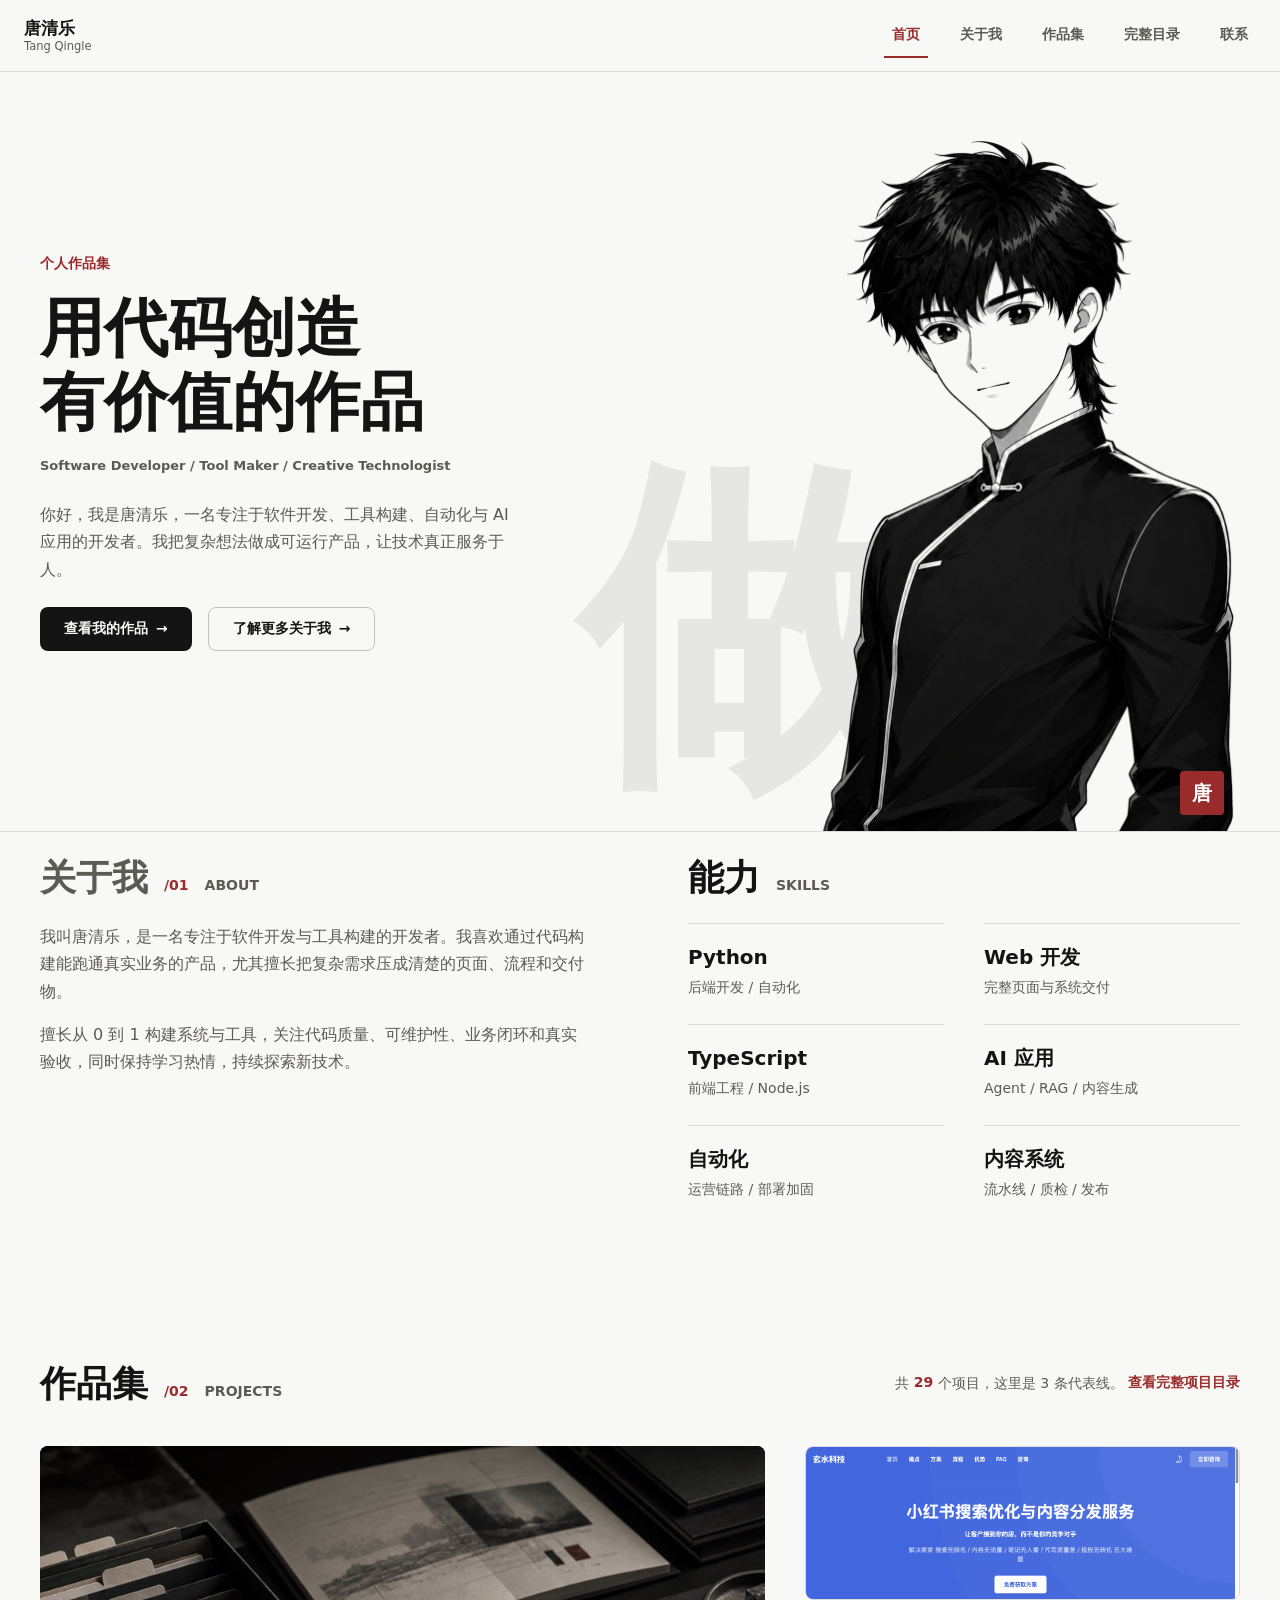
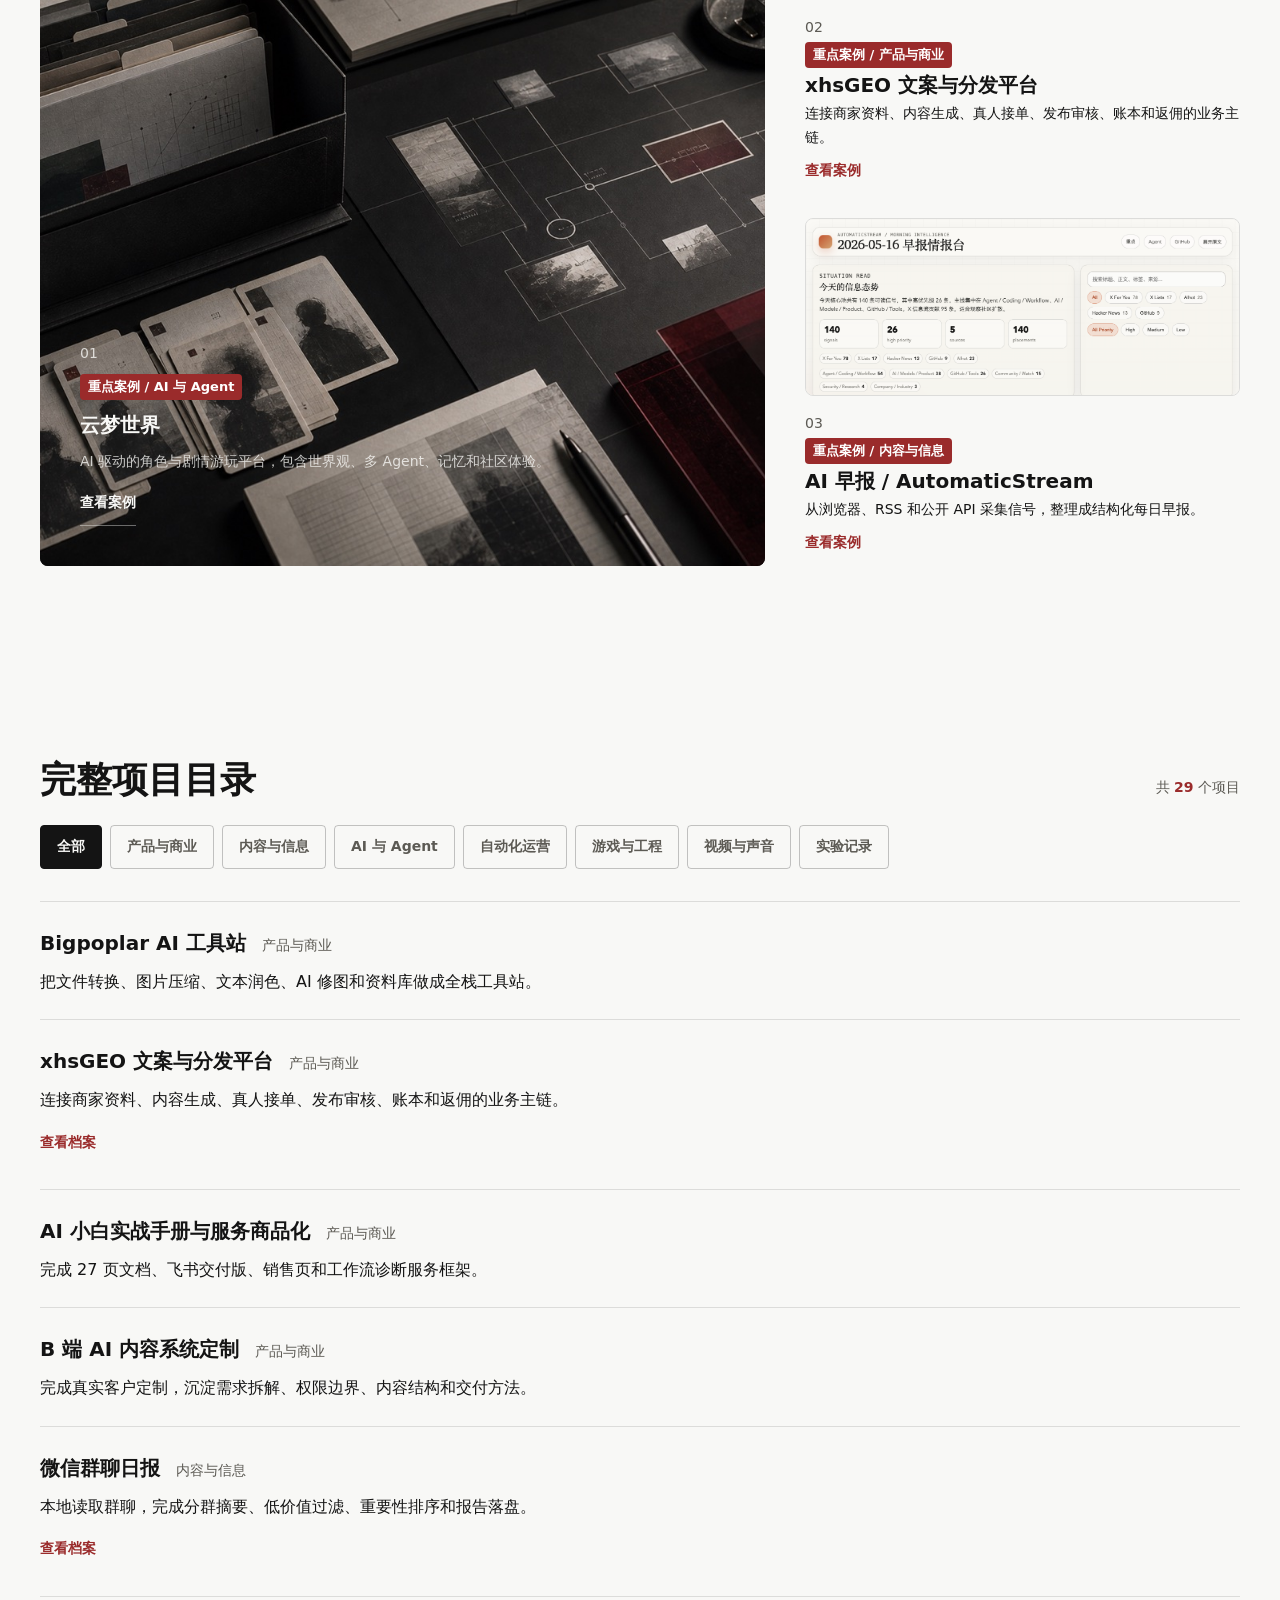
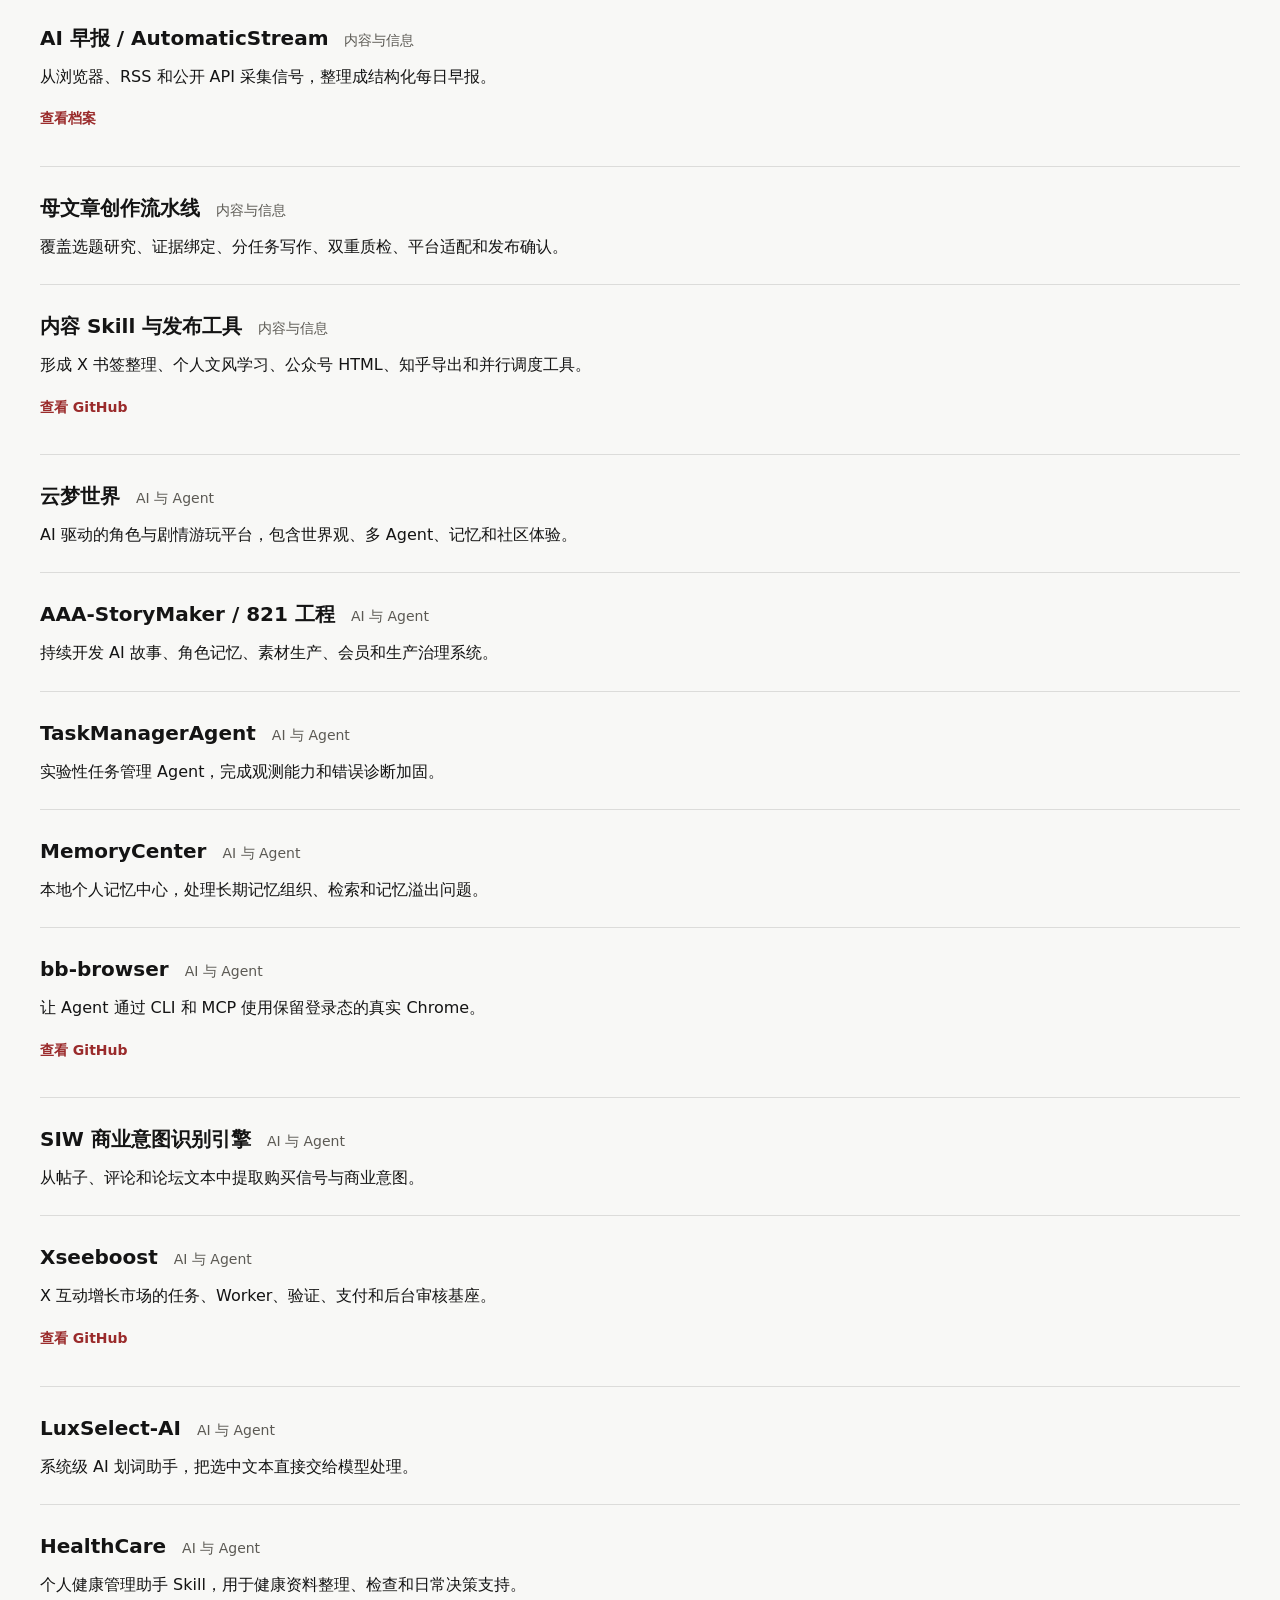
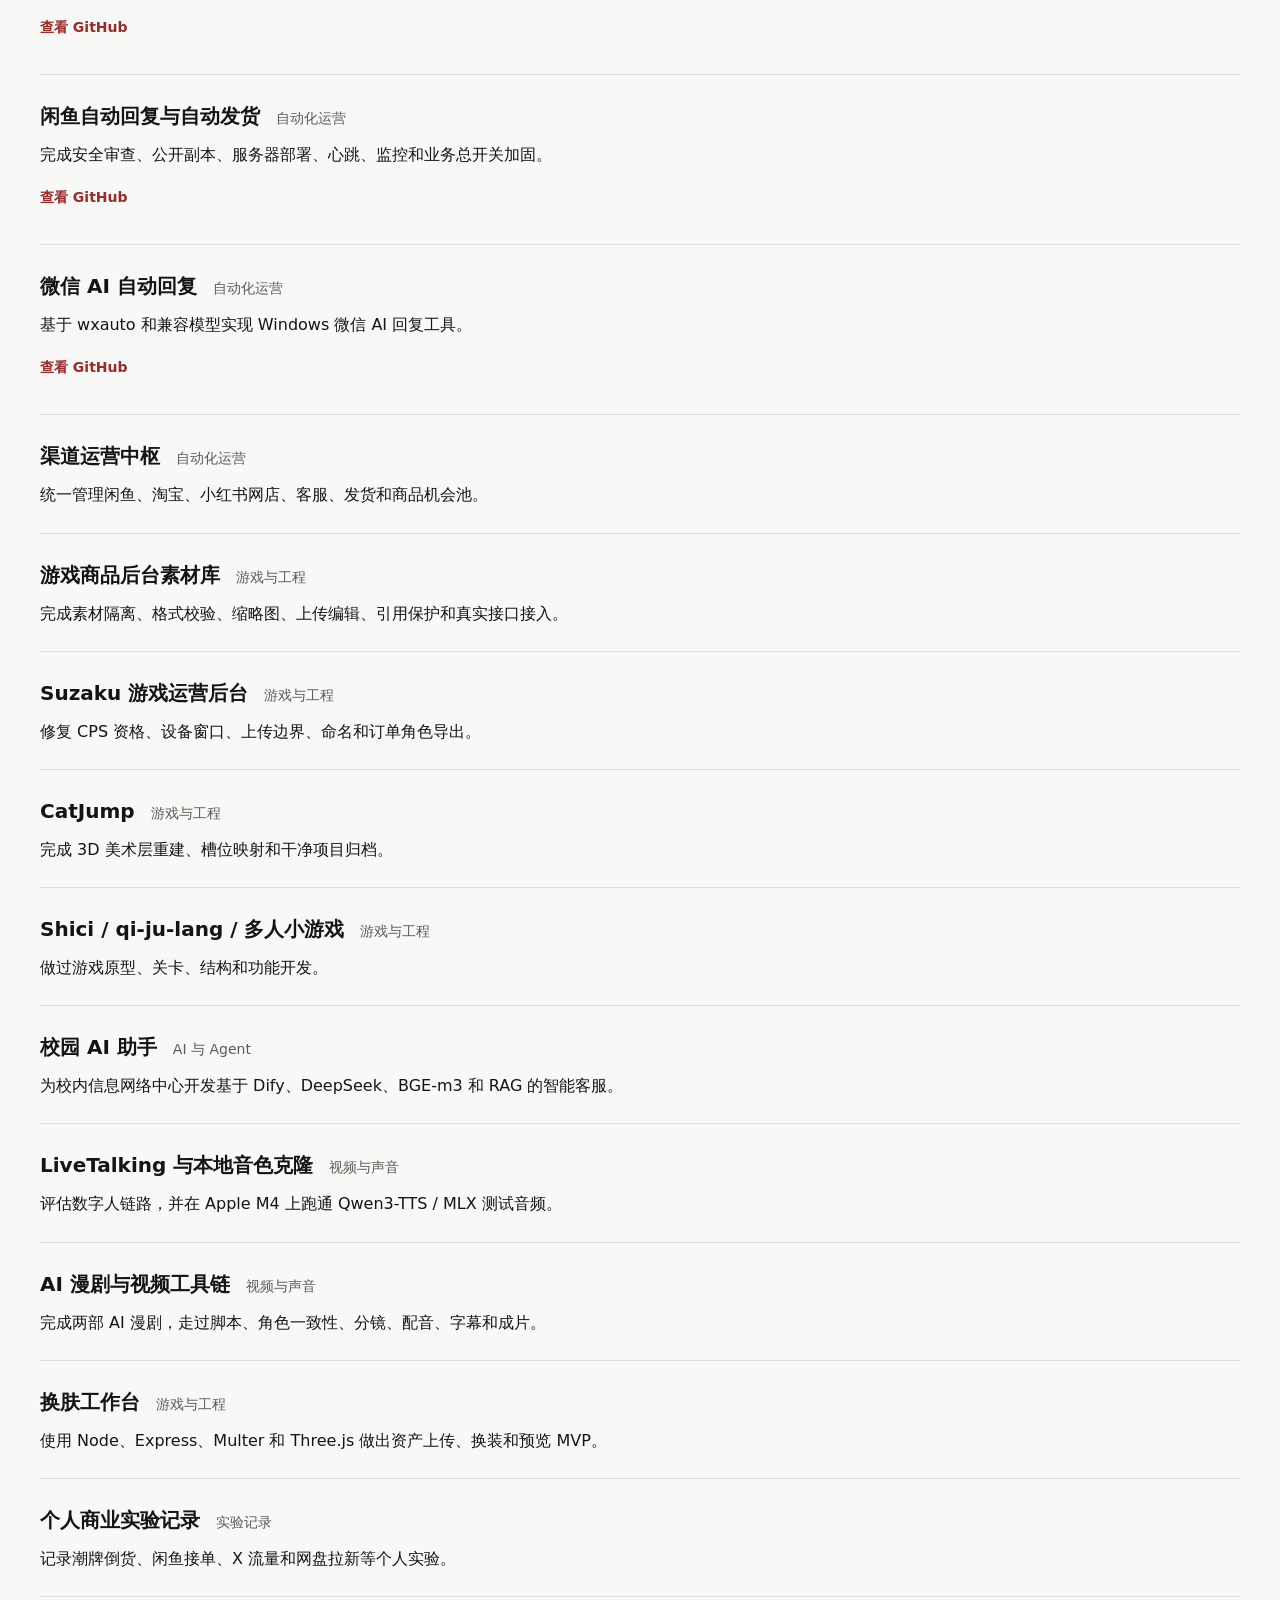
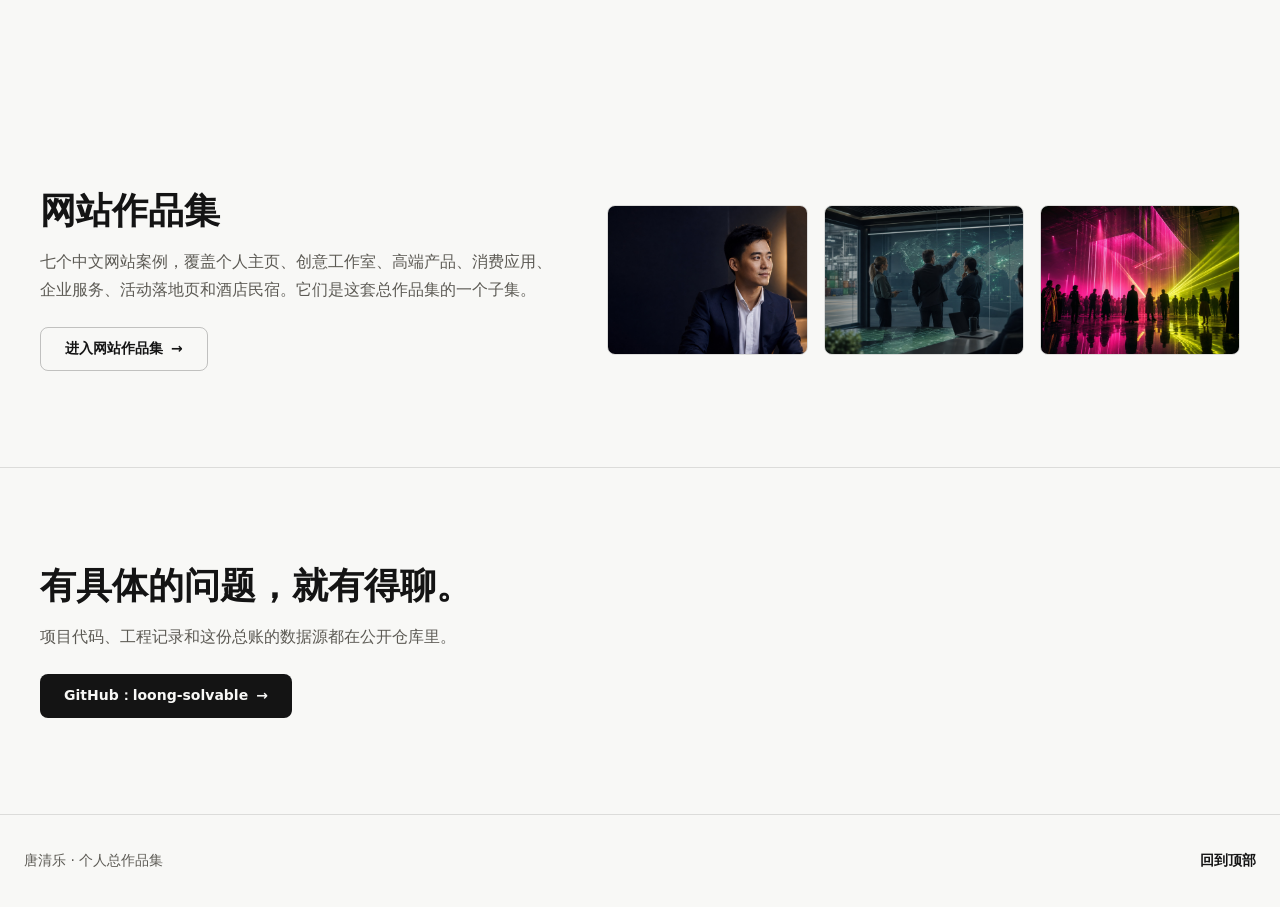
==== index.html @ a9327d65 "deploy: publish personal project showcase" ====
<!doctype html>
<html lang="zh-CN">
  <head>
    <meta charset="UTF-8" />
    <meta name="viewport" content="width=device-width, initial-scale=1.0" />
    <meta
      name="description"
      content="唐清乐的个人总作品集。29 个项目横跨 AI 产品、商业系统、自动化、内容流水线与工程实验。"
    />
    <title>唐清乐 | 个人总作品集</title>
    <link
      rel="icon"
      href="data:image/svg+xml,%3Csvg xmlns='http://www.w3.org/2000/svg' viewBox='0 0 64 64'%3E%3Crect width='64' height='64' rx='12' fill='%23141414'/%3E%3Ctext x='32' y='41' text-anchor='middle' font-family='Arial' font-size='28' font-weight='800' fill='%23f8f8f6'%3ET%3C/text%3E%3C/svg%3E"
    />
    <link rel="stylesheet" href="./styles.css?v=20260825-1" />
  </head>
  <body>
    <header class="site-header" data-site-header>
      <a class="brand" href="#top" aria-label="回到首页">
        <strong>唐清乐</strong>
        <span>Tang Qingle</span>
      </a>
      <button
        class="nav-toggle"
        type="button"
        aria-expanded="false"
        aria-controls="site-nav"
        data-nav-toggle
      >
        <span class="nav-toggle__bar"></span>
        <span class="nav-toggle__bar"></span>
        <span class="nav-toggle__bar"></span>
        <span class="sr-only">打开导航菜单</span>
      </button>
      <nav class="nav-links" id="site-nav" aria-label="页面导航" data-nav-links>
        <a href="#top">首页</a>
        <a href="#about">关于我</a>
        <a href="#featured">作品集</a>
        <a href="#ledger">完整目录</a>
        <a href="#contact">联系</a>
      </nav>
    </header>

    <main>
      <section class="hero" id="top" aria-labelledby="hero-title">
        <div class="hero__copy">
          <p class="hero__label">个人作品集</p>
          <h1 id="hero-title"><span>用代码创造</span><span>有价值的作品</span></h1>
          <p class="hero__role">Software Developer / Tool Maker / Creative Technologist</p>
          <p class="hero__intro">
            你好，我是唐清乐，一名专注于软件开发、工具构建、自动化与 AI
            应用的开发者。我把复杂想法做成可运行产品，让技术真正服务于人。
          </p>
          <div class="hero__actions">
            <a class="button button--primary" href="#featured">查看我的作品</a>
            <a class="button button--ghost" href="#about">了解更多关于我</a>
          </div>
        </div>
        <div class="hero__visual">
          <span class="hero__huge" aria-hidden="true">做</span>
          <img
            class="hero__portrait"
            src="./assets/tqy-hero-portrait.webp"
            alt="唐清乐黑白人物肖像"
            width="1122"
            height="1402"
            fetchpriority="high"
          />
          <span class="hero__seal" aria-hidden="true">唐</span>
        </div>
      </section>

      <section class="about reveal" id="about" aria-labelledby="about-title">
        <div class="about__intro">
          <p class="section-label"><span>关于我</span><span class="section-label__index">/01</span><span class="section-label__latin">ABOUT</span></p>
          <h2 id="about-title" class="sr-only">关于我</h2>
          <p>
            我叫唐清乐，是一名专注于软件开发与工具构建的开发者。我喜欢通过代码构建能跑通真实业务的产品，尤其擅长把复杂需求压成清楚的页面、流程和交付物。
          </p>
          <p>
            擅长从 0 到 1 构建系统与工具，关注代码质量、可维护性、业务闭环和真实验收，同时保持学习热情，持续探索新技术。
          </p>
        </div>
        <div class="about__skills">
          <p class="section-label"><span>能力</span><span class="section-label__latin">SKILLS</span></p>
          <ul class="skills-grid">
            <li><strong>Python</strong><span>后端开发 / 自动化</span></li>
            <li><strong>Web 开发</strong><span>完整页面与系统交付</span></li>
            <li><strong>TypeScript</strong><span>前端工程 / Node.js</span></li>
            <li><strong>AI 应用</strong><span>Agent / RAG / 内容生成</span></li>
            <li><strong>自动化</strong><span>运营链路 / 部署加固</span></li>
            <li><strong>内容系统</strong><span>流水线 / 质检 / 发布</span></li>
          </ul>
        </div>
      </section>

      <section class="featured reveal" id="featured" aria-labelledby="featured-title">
        <div class="featured__header">
          <p class="section-label"><span>作品集</span><span class="section-label__index">/02</span><span class="section-label__latin">PROJECTS</span></p>
          <h2 id="featured-title" class="sr-only">代表项目</h2>
          <p class="featured__note">
            共 <span data-project-count></span> 个项目，这里是 3 条代表线。
            <a href="#ledger">查看完整项目目录</a>
          </p>
        </div>
        <div class="featured__grid" data-featured-grid></div>
      </section>

      <section class="ledger reveal" id="ledger" aria-labelledby="ledger-title">
        <div class="ledger__header">
          <h2 id="ledger-title">完整项目目录</h2>
          <p class="ledger__count">共 <span data-project-count></span> 个项目</p>
        </div>
        <div class="ledger__filters" data-ledger-filters role="group" aria-label="按项目类别筛选"></div>
        <ul class="ledger__grid" data-ledger-grid></ul>
        <noscript>
          <p class="ledger__noscript">
            完整项目目录收录于本仓库 project-data.js，启用 JavaScript 后在此渲染，并提供分类筛选。
          </p>
        </noscript>
      </section>

      <section class="websites reveal" id="websites" aria-labelledby="websites-title">
        <div class="websites__copy">
          <h2 id="websites-title">网站作品集</h2>
          <p>
            七个中文网站案例，覆盖个人主页、创意工作室、高端产品、消费应用、企业服务、活动落地页和酒店民宿。它们是这套总作品集的一个子集。
          </p>
          <a class="button button--ghost" href="./portfolio-sites/index.html">进入网站作品集</a>
        </div>
        <div class="websites__thumbs">
          <img
            src="./portfolio-sites/assets/mingxuan-profile.jpg"
            alt="个人主页网站案例封面"
            loading="lazy"
          />
          <img
            src="./portfolio-sites/assets/northline-works.jpg"
            alt="企业服务网站案例封面"
            loading="lazy"
          />
          <img
            src="./portfolio-sites/assets/voltage-room.jpg"
            alt="活动落地页网站案例封面"
            loading="lazy"
          />
        </div>
      </section>

      <section class="contact reveal" id="contact" aria-labelledby="contact-title">
        <h2 id="contact-title">有具体的问题，就有得聊。</h2>
        <p>项目代码、工程记录和这份总账的数据源都在公开仓库里。</p>
        <a class="button button--primary" href="https://github.com/loong-solvable" target="_blank" rel="noreferrer">
          GitHub：loong-solvable
        </a>
      </section>
    </main>

    <footer class="site-footer">
      <p>唐清乐 · 个人总作品集</p>
      <a href="#top">回到顶部</a>
    </footer>

    <script src="./project-data.js?v=20260825-1"></script>
    <script src="./script.js?v=20260825-1"></script>
  </body>
</html>
---- styles.css ----
/* ============================================================
   唐清乐 · 个人总作品集（K3 参考图驱动方向：人物主体 + 编辑排版）
   单文件、无框架、移动优先。断点只递进：640 / 1024 / 1280 / 1440。
   规格：docs/superpowers/specs/2026-08-12-k3-reference-driven-redesign.md
   ============================================================ */

/* tokens */
:root {
  color-scheme: light;
  --paper: #f8f8f6;
  --ink: #141414;
  --muted: #5c5a54;
  --on-dark: #f8f8f6;
  --on-dark-muted: rgba(248, 248, 246, 0.78);
  --line: rgba(20, 20, 20, 0.12);
  --line-strong: rgba(20, 20, 20, 0.24);
  --accent: #9a2b2b;
  --accent-strong: #7d2222;
  --on-accent: #ffffff;

  --s1: 8px;
  --s2: 16px;
  --s3: 24px;
  --s4: 40px;
  --s5: 64px;
  --s6: 96px;

  /* 固定字号档：断点切换，不用 vw 连续缩放 */
  --text-hero: 2.5rem; /* 40px */
  --text-h2: 1.75rem; /* 28px */
  --text-h3: 1.125rem; /* 18px */
  --text-role: 0.75rem; /* 12px */
  --text-body: 1rem;
  --text-note: 0.8125rem; /* 13px */

  --text-huge: 12.5rem; /* 200px 装饰大字 */

  --w-regular: 400;
  --w-semibold: 600;
  --w-heavy: 800;

  --radius: 8px;
  --max: 1280px;
  --nav-h: 64px;
}

@media (min-width: 640px) {
  :root {
    --text-hero: 2.75rem; /* 44px */
  }
}

@media (min-width: 1024px) {
  :root {
    --text-hero: 3.25rem; /* 52px */
    --text-h2: 2rem; /* 32px */
    --text-h3: 1.25rem; /* 20px */
    --text-role: 0.8125rem; /* 13px */
    --text-huge: 17.5rem; /* 280px */
    --nav-h: 72px;
  }
}

@media (min-width: 1280px) {
  :root {
    --text-hero: 4rem; /* 64px */
    --text-h2: 2.25rem; /* 36px */
    --text-role: 0.8125rem;
    --text-note: 0.875rem; /* 14px */
    --text-huge: 21.25rem; /* 340px */
  }
}

@media (min-width: 1440px) {
  :root {
    --text-hero: 4.5rem; /* 72px */
    --text-h2: 2.5rem; /* 40px */
    --text-h3: 1.375rem; /* 22px */
    --text-role: 0.875rem; /* 14px */
    --text-huge: 23.75rem; /* 380px */
  }
}

/* base */
*,
*::before,
*::after {
  box-sizing: border-box;
}

html {
  scroll-behavior: smooth;
  scroll-padding-top: calc(var(--nav-h) + var(--s2));
  background: var(--paper);
}

body {
  min-width: 320px;
  margin: 0;
  overflow-x: clip;
  background: var(--paper);
  color: var(--ink);
  font-family:
    system-ui,
    -apple-system,
    "PingFang SC",
    "Microsoft YaHei",
    sans-serif;
  font-size: var(--text-body);
  font-weight: var(--w-regular);
  line-height: 1.7;
  letter-spacing: 0;
}

a {
  color: inherit;
  text-decoration: none;
}

img {
  display: block;
  width: 100%;
  height: auto;
}

h1,
h2,
h3,
p,
dl,
dd,
figure,
ul {
  margin: 0;
}

ul {
  padding: 0;
  list-style: none;
}

:focus-visible {
  outline: 2px solid var(--accent);
  outline-offset: 3px;
  border-radius: 2px;
}

.sr-only {
  position: absolute;
  width: 1px;
  height: 1px;
  margin: -1px;
  padding: 0;
  overflow: hidden;
  clip: rect(0 0 0 0);
  white-space: nowrap;
  border: 0;
}

/* layout */
section {
  padding: var(--s5) var(--s3);
  max-width: var(--max);
  margin: 0 auto;
}

@media (min-width: 1024px) {
  section {
    padding: var(--s6) var(--s4);
  }
}

/* section label：中文名 + 序号 + 拉丁名 */
.section-label {
  display: flex;
  align-items: baseline;
  gap: var(--s2);
  margin-bottom: var(--s3);
  font-size: var(--text-h2);
  font-weight: var(--w-heavy);
  line-height: 1.2;
}

.section-label__index {
  color: var(--accent);
  font-size: var(--text-note);
  font-weight: var(--w-semibold);
}

.section-label__latin {
  color: var(--muted);
  font-size: var(--text-note);
  font-weight: var(--w-semibold);
}

/* nav */
.site-header {
  position: sticky;
  top: 0;
  z-index: 30;
  display: flex;
  flex-wrap: wrap;
  align-items: center;
  justify-content: space-between;
  gap: var(--s1);
  min-height: var(--nav-h);
  padding: 0 var(--s2);
  border-bottom: 1px solid var(--line);
  background: rgba(248, 248, 246, 0.94);
  backdrop-filter: blur(14px);
  -webkit-backdrop-filter: blur(14px);
}

.brand {
  display: inline-grid;
  align-content: center;
  gap: 2px;
  min-height: 44px;
  line-height: 1.2;
}

.brand strong {
  font-size: 0.95rem;
  font-weight: var(--w-heavy);
  white-space: nowrap;
}

.brand span {
  display: none;
  color: var(--muted);
  font-size: 0.72rem;
}

/* 无 JS：移动导航直接平铺；有 JS：收进汉堡面板 */
.nav-links {
  display: flex;
  flex-wrap: wrap;
  align-items: center;
  gap: 2px;
  width: 100%;
  padding-bottom: var(--s1);
  font-size: var(--text-note);
  font-weight: var(--w-semibold);
}

.js .nav-links {
  display: none;
  flex-direction: column;
  align-items: stretch;
  gap: 0;
  padding-bottom: var(--s2);
}

.js .nav-links.is-open {
  display: flex;
}

.nav-links a {
  display: flex;
  align-items: center;
  min-height: 44px;
  padding: 0 var(--s1);
  border-bottom: 2px solid transparent;
  color: var(--muted);
  transition:
    color 0.25s ease,
    border-color 0.25s ease;
}

.nav-links a:hover {
  color: var(--ink);
}

.nav-links a.is-active {
  color: var(--accent);
  border-bottom-color: var(--accent);
}

.nav-toggle {
  display: none;
  flex-direction: column;
  align-items: center;
  justify-content: center;
  gap: 5px;
  min-width: 44px;
  min-height: 44px;
  padding: 0;
  border: 0;
  background: transparent;
  cursor: pointer;
}

.js .nav-toggle {
  display: inline-flex;
}

.nav-toggle__bar {
  width: 20px;
  height: 2px;
  background: var(--ink);
}

@media (min-width: 640px) {
  .site-header {
    gap: var(--s2);
    padding: 0 var(--s3);
  }

  .brand strong {
    font-size: 1.05rem;
  }

  .brand span {
    display: block;
  }
}

@media (min-width: 1024px) {
  .nav-toggle {
    display: none;
  }

  .js .nav-toggle {
    display: none;
  }

  .nav-links,
  .js .nav-links {
    display: flex;
    flex-direction: row;
    align-items: center;
    gap: var(--s3);
    width: auto;
    padding-bottom: 0;
  }

  .nav-links a {
    padding: 0 var(--s1);
  }
}

/* buttons */
.button {
  display: inline-flex;
  align-items: center;
  justify-content: center;
  gap: var(--s1);
  min-height: 44px;
  padding: 0 var(--s3);
  border-radius: var(--radius);
  font-size: var(--text-note);
  font-weight: var(--w-semibold);
  transition:
    transform 0.15s ease,
    background-color 0.2s ease,
    color 0.2s ease,
    border-color 0.2s ease;
}

.button:active {
  transform: translateY(1px);
}

.button--primary {
  background: var(--ink);
  color: var(--on-dark);
}

.button--primary:hover {
  background: var(--accent);
}

.button--primary::after,
.button--ghost::after {
  content: "→";
}

.button--ghost {
  border: 1px solid var(--line-strong);
  color: var(--ink);
}

.button--ghost:hover {
  border-color: var(--accent);
  color: var(--accent);
}

/* hero：移动 文案在上、人物大图在下；桌面 左文右人物 */
.hero {
  display: grid;
  gap: var(--s4);
  padding-top: var(--s4);
  padding-bottom: 0;
  border-bottom: 1px solid var(--line);
}

.hero__copy {
  max-width: 36rem;
}

.hero__label {
  margin-bottom: var(--s2);
  color: var(--accent);
  font-size: var(--text-note);
  font-weight: var(--w-semibold);
}

.hero h1 {
  font-size: var(--text-hero);
  font-weight: var(--w-heavy);
  line-height: 1.15;
}

.hero h1 span {
  display: block;
  white-space: nowrap;
}

.hero__role {
  margin-top: var(--s2);
  color: var(--muted);
  font-size: var(--text-role);
  font-weight: var(--w-semibold);
}

.hero__intro {
  margin-top: var(--s3);
  max-width: 30rem;
  color: var(--muted);
}

.hero__actions {
  display: flex;
  flex-wrap: wrap;
  gap: var(--s2);
  margin-top: var(--s3);
}

/* 人物区：淡「做」字垫底，人物贴底，红章点缀 */
.hero__visual {
  position: relative;
  height: 36dvh;
  min-height: 280px;
  overflow: hidden;
}

.hero__huge {
  position: absolute;
  left: -2%;
  bottom: 10%;
  z-index: 0;
  color: rgba(20, 20, 20, 0.08);
  font-family: ui-serif, "Songti SC", "SimSun", Georgia, serif;
  font-size: var(--text-huge);
  font-weight: var(--w-heavy);
  line-height: 0.9;
  user-select: none;
}

.hero__portrait {
  position: relative;
  z-index: 1;
  width: 112%;
  max-width: none;
  margin-left: -6%;
  mix-blend-mode: darken;
  object-fit: cover;
  object-position: center top;
}

.hero__seal {
  position: absolute;
  right: var(--s2);
  bottom: var(--s2);
  z-index: 2;
  display: inline-flex;
  align-items: center;
  justify-content: center;
  width: 40px;
  height: 40px;
  border-radius: 4px;
  background: var(--accent);
  color: var(--on-accent);
  font-size: 1.25rem;
  font-weight: var(--w-heavy);
  line-height: 1;
}

@media (min-width: 1024px) {
  .hero {
    grid-template-columns: 0.45fr 0.55fr;
    align-items: stretch;
    gap: var(--s5);
    min-height: min(calc(100dvh - 136px), 760px);
    padding-top: 0;
  }

  .hero__copy {
    align-self: center;
    padding: var(--s5) 0;
  }

  .hero__visual {
    height: auto;
    min-height: 0;
    overflow: visible;
  }

  .hero__portrait {
    position: absolute;
    right: 0;
    bottom: 0;
    width: 88%;
    height: 92%;
    margin-left: 0;
  }

  .hero__huge {
    left: -6%;
    bottom: 6%;
  }

  .hero__seal {
    width: 44px;
    height: 44px;
  }
}

@media (min-width: 1440px) {
  .hero {
    grid-template-columns: 0.42fr 0.58fr;
    min-height: min(calc(100dvh - 136px), 820px);
  }
}

/* 首屏进入编排：JS 依次加 .is-in。隐藏态挂在 .js 下，无 JS 时内容直接可见 */
.hero__copy > *,
.hero__visual > * {
  transition:
    opacity 0.55s ease,
    transform 0.55s ease;
}

.js .hero__copy > *,
.js .hero__visual > * {
  opacity: 0;
  transform: translateY(18px);
}

.js .hero__copy > *.is-in,
.js .hero__visual > *.is-in {
  opacity: 1;
  transform: none;
}

/* about：关于我 + 能力。顶部节奏收紧，让标签贴进首屏底缘 */
.about {
  display: grid;
  gap: var(--s4);
  padding-top: var(--s3);
}

.about__intro p {
  max-width: 34rem;
  color: var(--muted);
}

.about__intro p + p {
  margin-top: var(--s2);
}

.skills-grid {
  display: grid;
  grid-template-columns: repeat(2, 1fr);
  gap: var(--s3) var(--s4);
}

.skills-grid li {
  display: grid;
  gap: 2px;
  padding-top: var(--s2);
  border-top: 1px solid var(--line);
}

.skills-grid strong {
  font-size: var(--text-h3);
  font-weight: var(--w-semibold);
}

.skills-grid span {
  color: var(--muted);
  font-size: var(--text-note);
}

@media (min-width: 1024px) {
  .about {
    grid-template-columns: 1fr 1fr;
    gap: var(--s6);
  }
}

/* featured：左大卡 + 右栏两条，视觉强弱分明 */
.featured__header {
  display: grid;
  gap: var(--s2);
}

.featured__header .section-label {
  margin-bottom: 0;
}

.featured__note {
  color: var(--muted);
  font-size: var(--text-note);
}

.featured__note [data-project-count] {
  color: var(--accent);
  font-weight: var(--w-heavy);
  font-variant-numeric: tabular-nums;
}

.featured__note a {
  display: inline-flex;
  align-items: center;
  min-height: 44px;
  color: var(--accent);
  font-weight: var(--w-semibold);
  border-bottom: 1px solid transparent;
  transition: border-color 0.2s ease;
}

.featured__note a:hover {
  border-bottom-color: var(--accent);
}

.featured__grid {
  display: grid;
  gap: var(--s4);
  margin-top: var(--s4);
}

/* 主卡：大图满铺，文字压图下缘 */
.feature-card {
  display: grid;
  gap: var(--s2);
  align-content: start;
}

.feature-card--primary {
  position: relative;
  min-height: 420px;
  border-radius: var(--radius);
  overflow: hidden;
  background: var(--ink);
}

.feature-card--primary .feature-card__media {
  position: absolute;
  inset: 0;
}

.feature-card--primary .feature-card__media img {
  width: 100%;
  height: 100%;
  object-fit: cover;
  transition: transform 0.35s ease;
}

.feature-card--primary:hover .feature-card__media img {
  transform: scale(1.05);
}

.feature-card--primary .feature-card__body {
  position: absolute;
  left: 0;
  right: 0;
  bottom: 0;
  z-index: 1;
  display: grid;
  gap: var(--s1);
  padding: var(--s3);
  color: var(--on-dark);
}

.feature-card--primary .feature-card__summary {
  color: var(--on-dark-muted);
}

.feature-card--primary .feature-card__link {
  color: var(--on-dark);
  border-bottom-color: rgba(248, 248, 246, 0.4);
}

.feature-card--primary .feature-card__link:hover {
  border-bottom-color: var(--on-dark);
}

/* 次卡：图上文下 */
.feature-card--secondary .feature-card__media {
  border: 1px solid var(--line);
  border-radius: var(--radius);
  overflow: hidden;
}

.feature-card--secondary .feature-card__media img {
  aspect-ratio: 16 / 10;
  object-fit: cover;
  object-position: top;
  transition: transform 0.35s ease;
}

.feature-card--secondary:hover .feature-card__media img {
  transform: scale(1.05);
}

.feature-card__index {
  color: var(--muted);
  font-size: var(--text-note);
  font-variant-numeric: tabular-nums;
}

.feature-card--primary .feature-card__index {
  color: var(--on-dark-muted);
}

.feature-card__kicker {
  display: inline-flex;
  width: fit-content;
  padding: 2px var(--s1);
  border-radius: 4px;
  background: var(--accent);
  color: var(--on-accent);
  font-size: var(--text-role);
  font-weight: var(--w-semibold);
}

.feature-card h3 {
  font-size: var(--text-h3);
  font-weight: var(--w-heavy);
}

.feature-card__summary {
  font-size: var(--text-note);
}

.feature-card__meta {
  display: flex;
  align-items: center;
  gap: var(--s2);
  flex-wrap: wrap;
}

.feature-card__link {
  display: inline-flex;
  align-items: center;
  min-height: 44px;
  width: fit-content;
  color: var(--accent);
  font-size: var(--text-note);
  font-weight: var(--w-semibold);
  border-bottom: 1px solid transparent;
  transition: border-color 0.2s ease;
}

.feature-card__link:hover {
  border-bottom-color: var(--accent);
}

@media (min-width: 1024px) {
  .featured {
    padding-top: var(--s5);
  }

  .featured__header {
    grid-template-columns: 1fr auto;
    align-items: end;
  }

  .featured__note {
    text-align: right;
  }

  /* 两条受控行：右卡各 348px，主卡跨两行 = 348*2+24 = 720px */
  .featured__grid {
    grid-template-columns: 1.25fr 0.75fr;
    grid-template-rows: repeat(2, 348px);
    gap: var(--s3) var(--s4);
  }

  .feature-card--primary {
    grid-row: span 2;
  }

  .feature-card--primary .feature-card__body {
    padding: var(--s4);
  }

  /* 右卡：媒体吃剩余高度，body 两行截断保节奏 */
  .feature-card--secondary {
    grid-template-rows: minmax(0, 1fr) auto;
  }

  .feature-card--secondary .feature-card__media {
    min-height: 0;
  }

  .feature-card--secondary .feature-card__media img {
    height: 100%;
  }

  .feature-card--secondary .feature-card__summary {
    display: -webkit-box;
    -webkit-line-clamp: 2;
    -webkit-box-orient: vertical;
    overflow: hidden;
  }
}

/* ledger：紧凑列表，视觉退居次级 */
.ledger__header {
  display: flex;
  align-items: baseline;
  justify-content: space-between;
  gap: var(--s3);
  flex-wrap: wrap;
}

.ledger h2 {
  font-size: var(--text-h2);
  font-weight: var(--w-heavy);
  line-height: 1.2;
}

.ledger__count {
  color: var(--muted);
  font-size: var(--text-note);
}

.ledger__count [data-project-count] {
  color: var(--accent);
  font-weight: var(--w-heavy);
  font-variant-numeric: tabular-nums;
}

.ledger__filters {
  display: flex;
  gap: var(--s1);
  margin-top: var(--s3);
  padding-bottom: var(--s1);
  overflow-x: auto;
}

.ledger__filters button {
  flex: 0 0 auto;
  min-height: 44px;
  padding: 0 var(--s2);
  border: 1px solid var(--line-strong);
  border-radius: 4px;
  background: transparent;
  color: var(--muted);
  font: inherit;
  font-size: var(--text-note);
  font-weight: var(--w-semibold);
  cursor: pointer;
  transition:
    color 0.2s ease,
    border-color 0.2s ease,
    background-color 0.2s ease;
}

.ledger__filters button:hover {
  color: var(--ink);
  border-color: var(--ink);
}

.ledger__filters button[aria-pressed="true"] {
  background: var(--ink);
  border-color: var(--ink);
  color: var(--paper);
}

.ledger__grid {
  display: grid;
  margin-top: var(--s3);
  border-top: 1px solid var(--line);
}

.ledger-item {
  display: grid;
  gap: var(--s1);
  padding: var(--s3) 0;
  border-bottom: 1px solid var(--line);
}

.ledger-item__top {
  display: flex;
  align-items: baseline;
  gap: var(--s2);
  flex-wrap: wrap;
}

.ledger-item__top h3 {
  font-size: var(--text-h3);
  font-weight: var(--w-semibold);
}

.ledger-item__cat {
  color: var(--muted);
  font-size: var(--text-note);
}

.ledger-item__summary {
  color: var(--ink);
}

.ledger-item__link {
  display: inline-flex;
  align-items: center;
  min-height: 44px;
  width: fit-content;
  color: var(--accent);
  font-size: var(--text-note);
  font-weight: var(--w-semibold);
  border-bottom: 1px solid transparent;
  transition: border-color 0.2s ease;
}

.ledger-item__link:hover {
  border-bottom-color: var(--accent);
}

@media (min-width: 1024px) {
  .ledger-item {
    grid-template-columns: minmax(0, 1.2fr) minmax(0, 1fr);
    gap: var(--s1) var(--s4);
  }

  .ledger-item__top,
  .ledger-item__summary,
  .ledger-item__link {
    grid-column: 1 / -1;
  }
}

.ledger__noscript {
  margin-top: var(--s3);
  color: var(--muted);
}

/* websites */
.websites {
  display: grid;
  gap: var(--s4);
}

.websites h2 {
  font-size: var(--text-h2);
  font-weight: var(--w-heavy);
  line-height: 1.2;
}

.websites__copy p {
  margin-top: var(--s2);
  color: var(--muted);
  max-width: 32rem;
}

.websites__copy .button {
  margin-top: var(--s3);
}

.websites__thumbs {
  display: grid;
  grid-template-columns: repeat(3, 1fr);
  gap: var(--s2);
}

.websites__thumbs img {
  border-radius: var(--radius);
  border: 1px solid var(--line);
  aspect-ratio: 4 / 3;
  object-fit: cover;
  object-position: top;
}

@media (prefers-reduced-motion: no-preference) {
  .websites__thumbs img {
    transition: transform 0.35s ease;
  }

  .websites__thumbs img:hover {
    transform: scale(1.03);
  }
}

@media (min-width: 1024px) {
  .websites {
    grid-template-columns: 1fr 1.2fr;
    align-items: center;
  }
}

/* contact */
.contact {
  border-top: 1px solid var(--line);
}

.contact h2 {
  font-size: var(--text-h2);
  font-weight: var(--w-heavy);
  line-height: 1.2;
}

.contact p {
  margin-top: var(--s2);
  color: var(--muted);
}

.contact .button {
  margin-top: var(--s3);
}

/* footer */
.site-footer {
  display: flex;
  align-items: center;
  justify-content: space-between;
  gap: var(--s2);
  max-width: var(--max);
  margin: 0 auto;
  padding: var(--s3);
  border-top: 1px solid var(--line);
  color: var(--muted);
  font-size: var(--text-note);
}

.site-footer a {
  display: inline-flex;
  align-items: center;
  min-height: 44px;
  color: var(--ink);
  font-weight: var(--w-semibold);
}

/* motion & reduced-motion */
.reveal {
  transition:
    opacity 0.5s ease,
    transform 0.5s ease;
}

.js .reveal {
  opacity: 0;
  transform: translateY(20px);
}

.js .reveal.is-in {
  opacity: 1;
  transform: none;
}

@media (prefers-reduced-motion: reduce) {
  html {
    scroll-behavior: auto;
  }

  *,
  *::before,
  *::after {
    animation: none !important;
    transition: none !important;
  }

  .reveal,
  .hero__copy > *,
  .hero__visual > * {
    opacity: 1 !important;
    transform: none !important;
  }
}
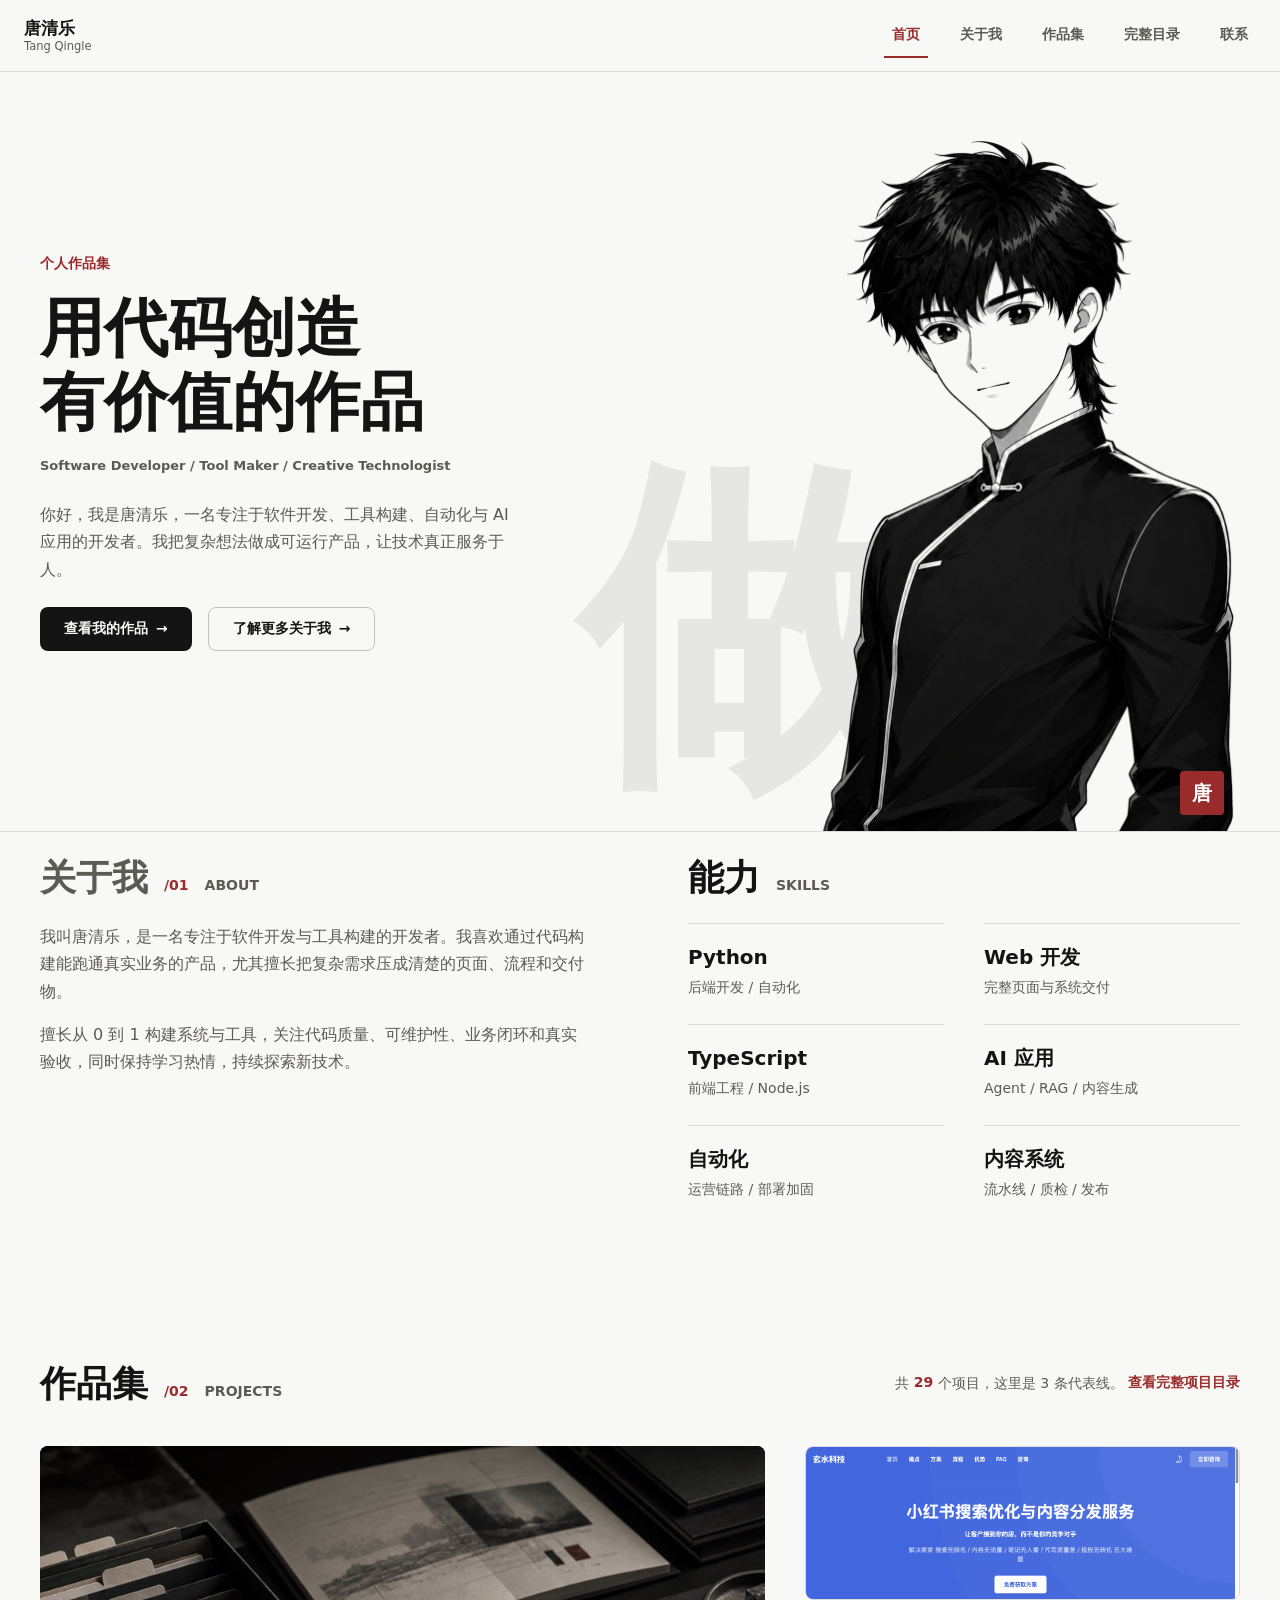
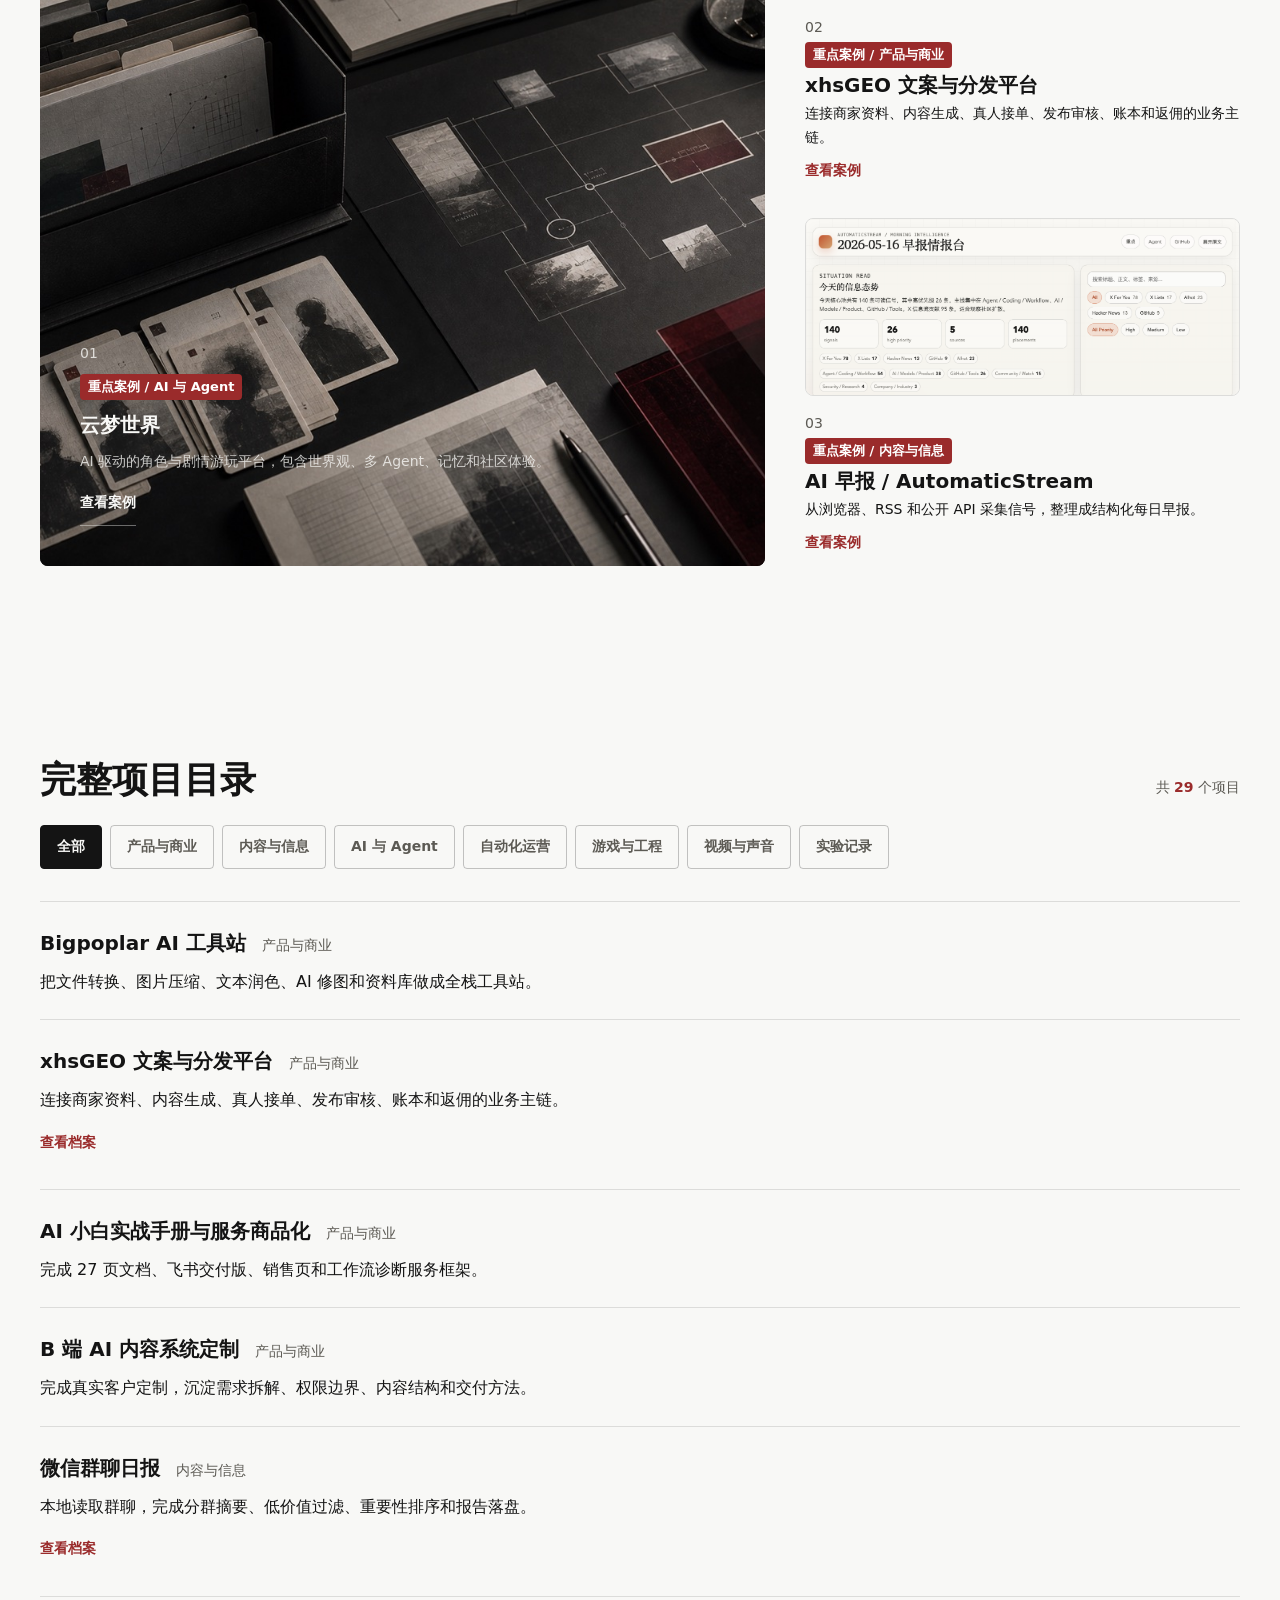
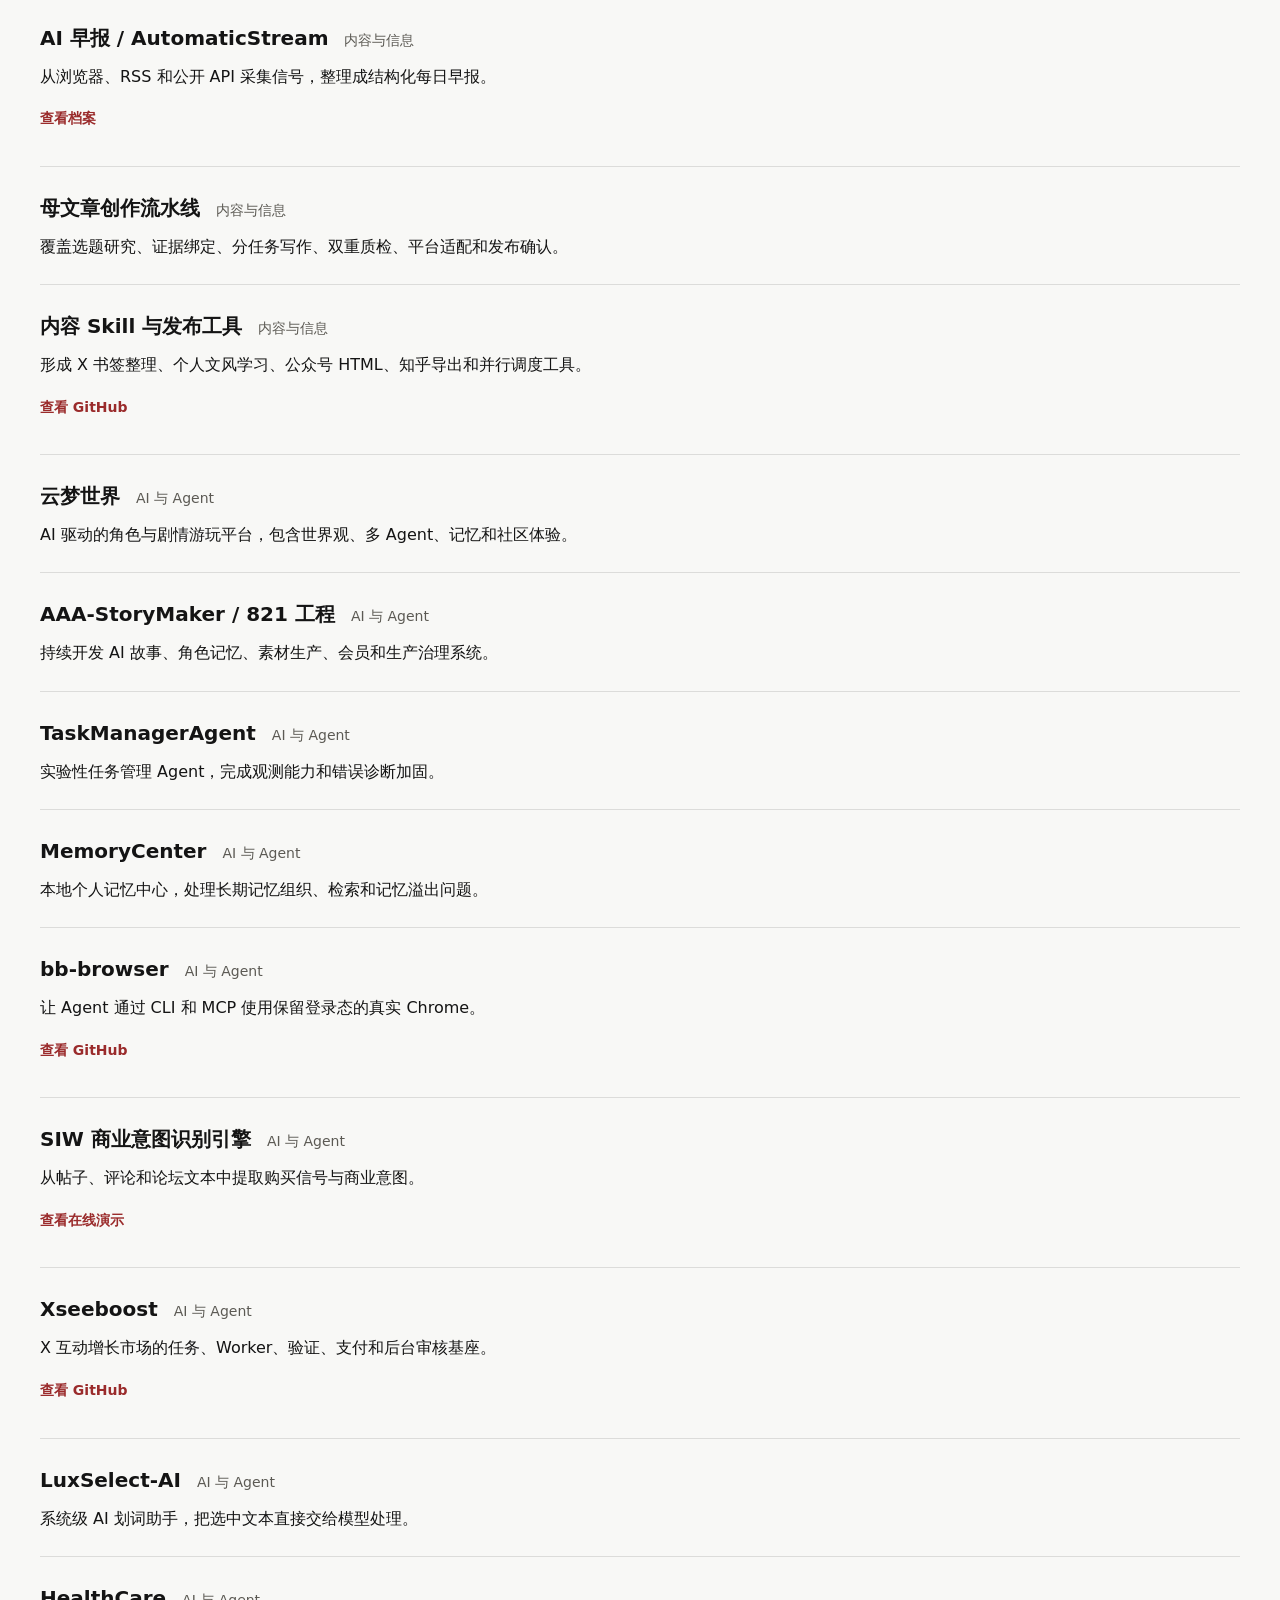
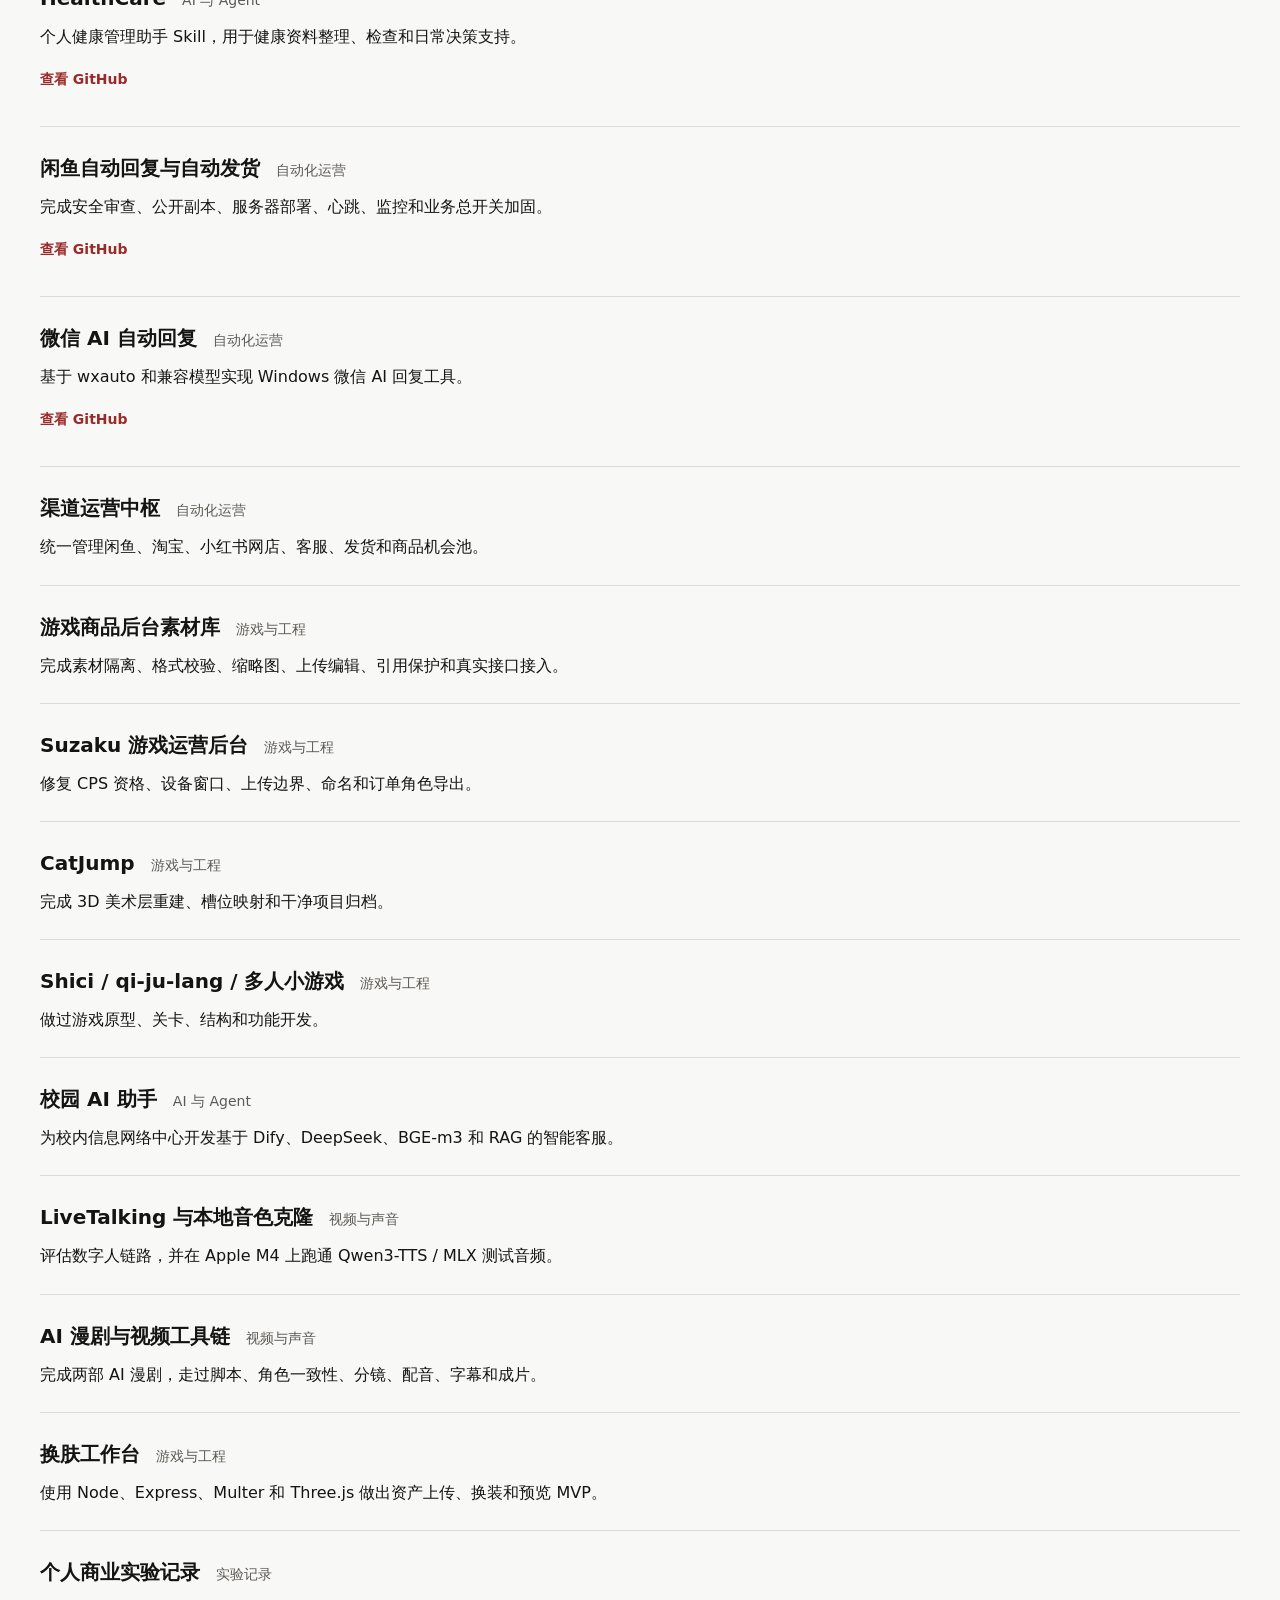
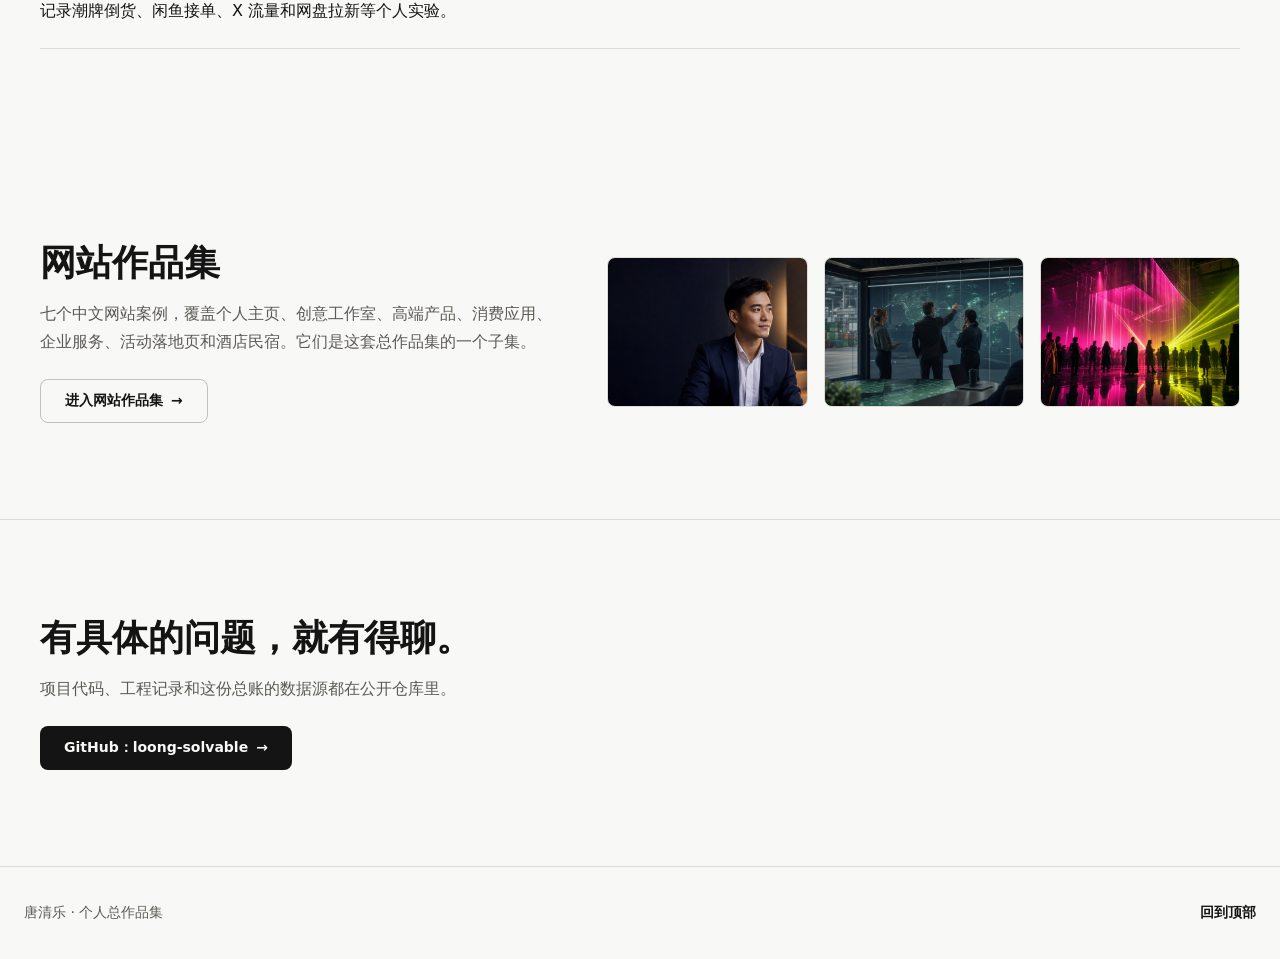
==== commit ccc4612c: "feat: link SIW live demo" ====
--- a/index.html
+++ b/index.html
@@ -161,7 +161,7 @@
       <a href="#top">回到顶部</a>
     </footer>
 
-    <script src="./project-data.js?v=20260825-1"></script>
+    <script src="./project-data.js?v=20260828-1"></script>
     <script src="./script.js?v=20260825-1"></script>
   </body>
 </html>
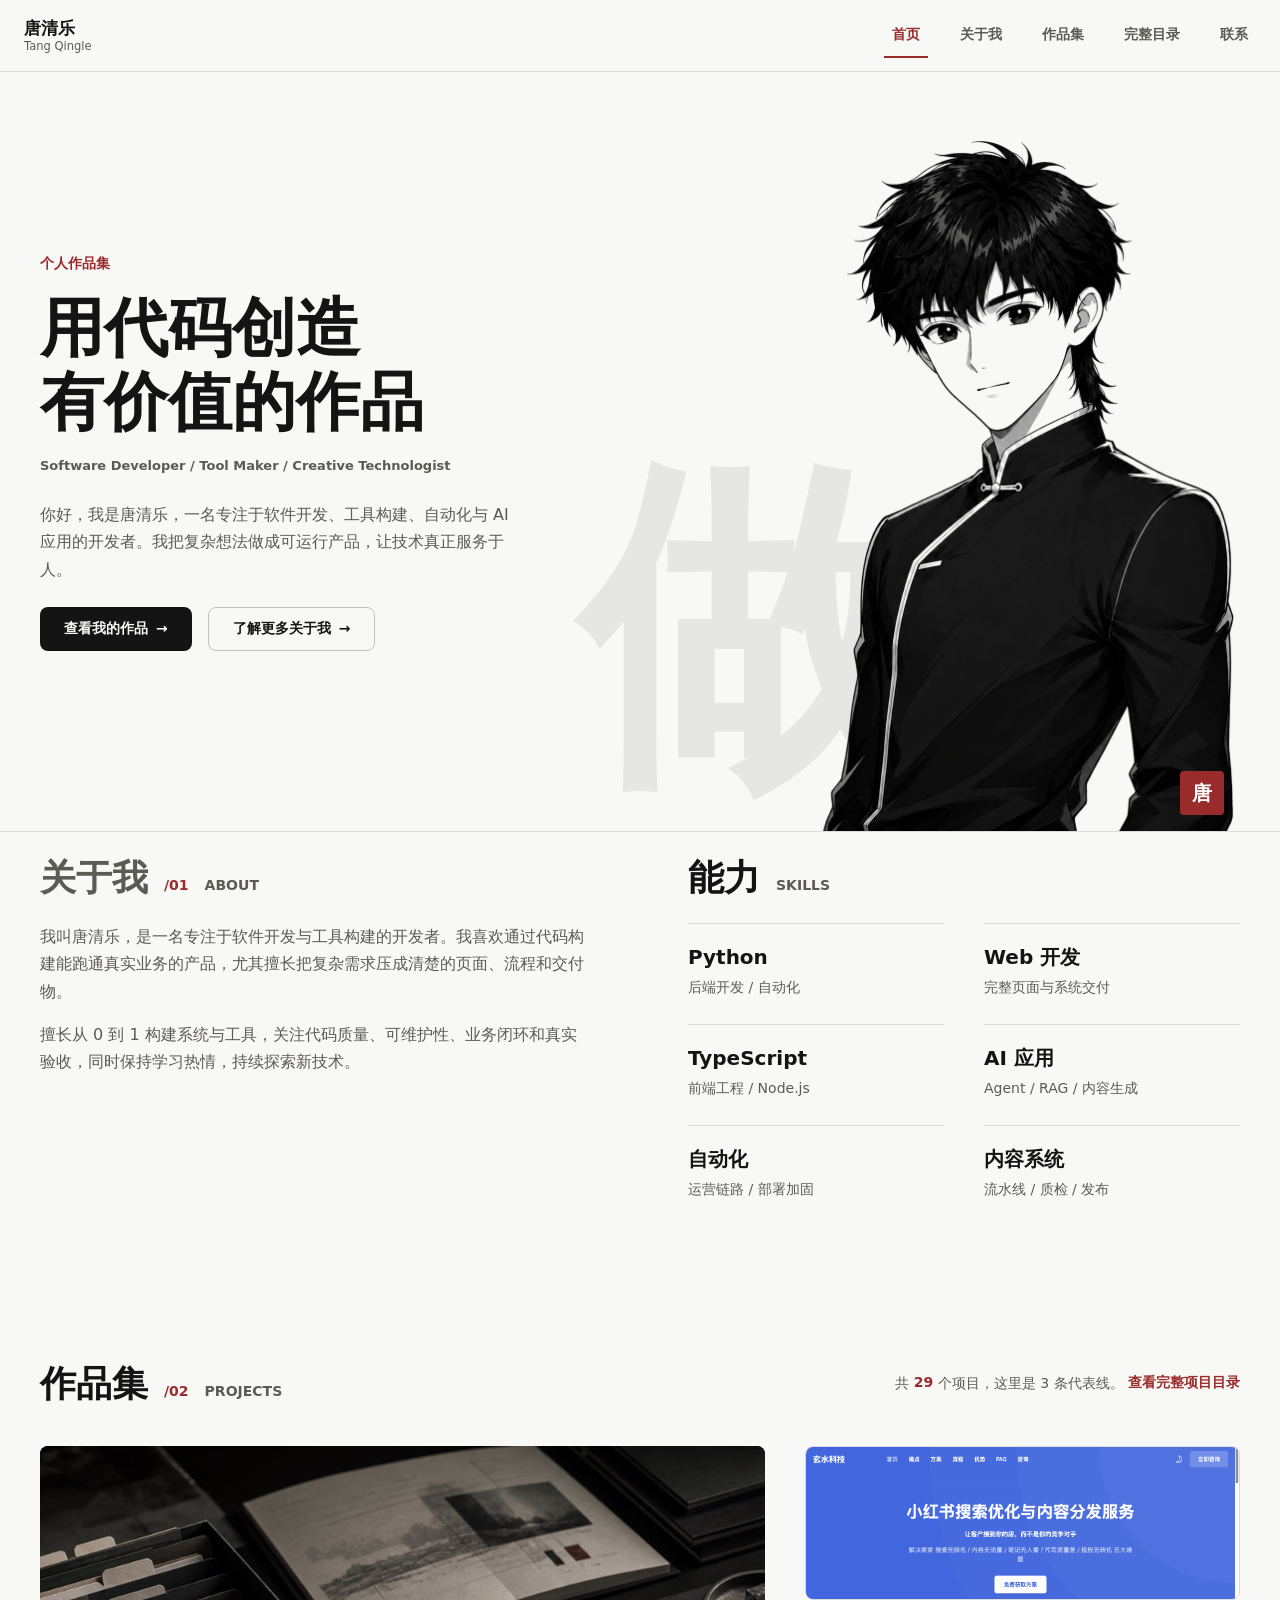
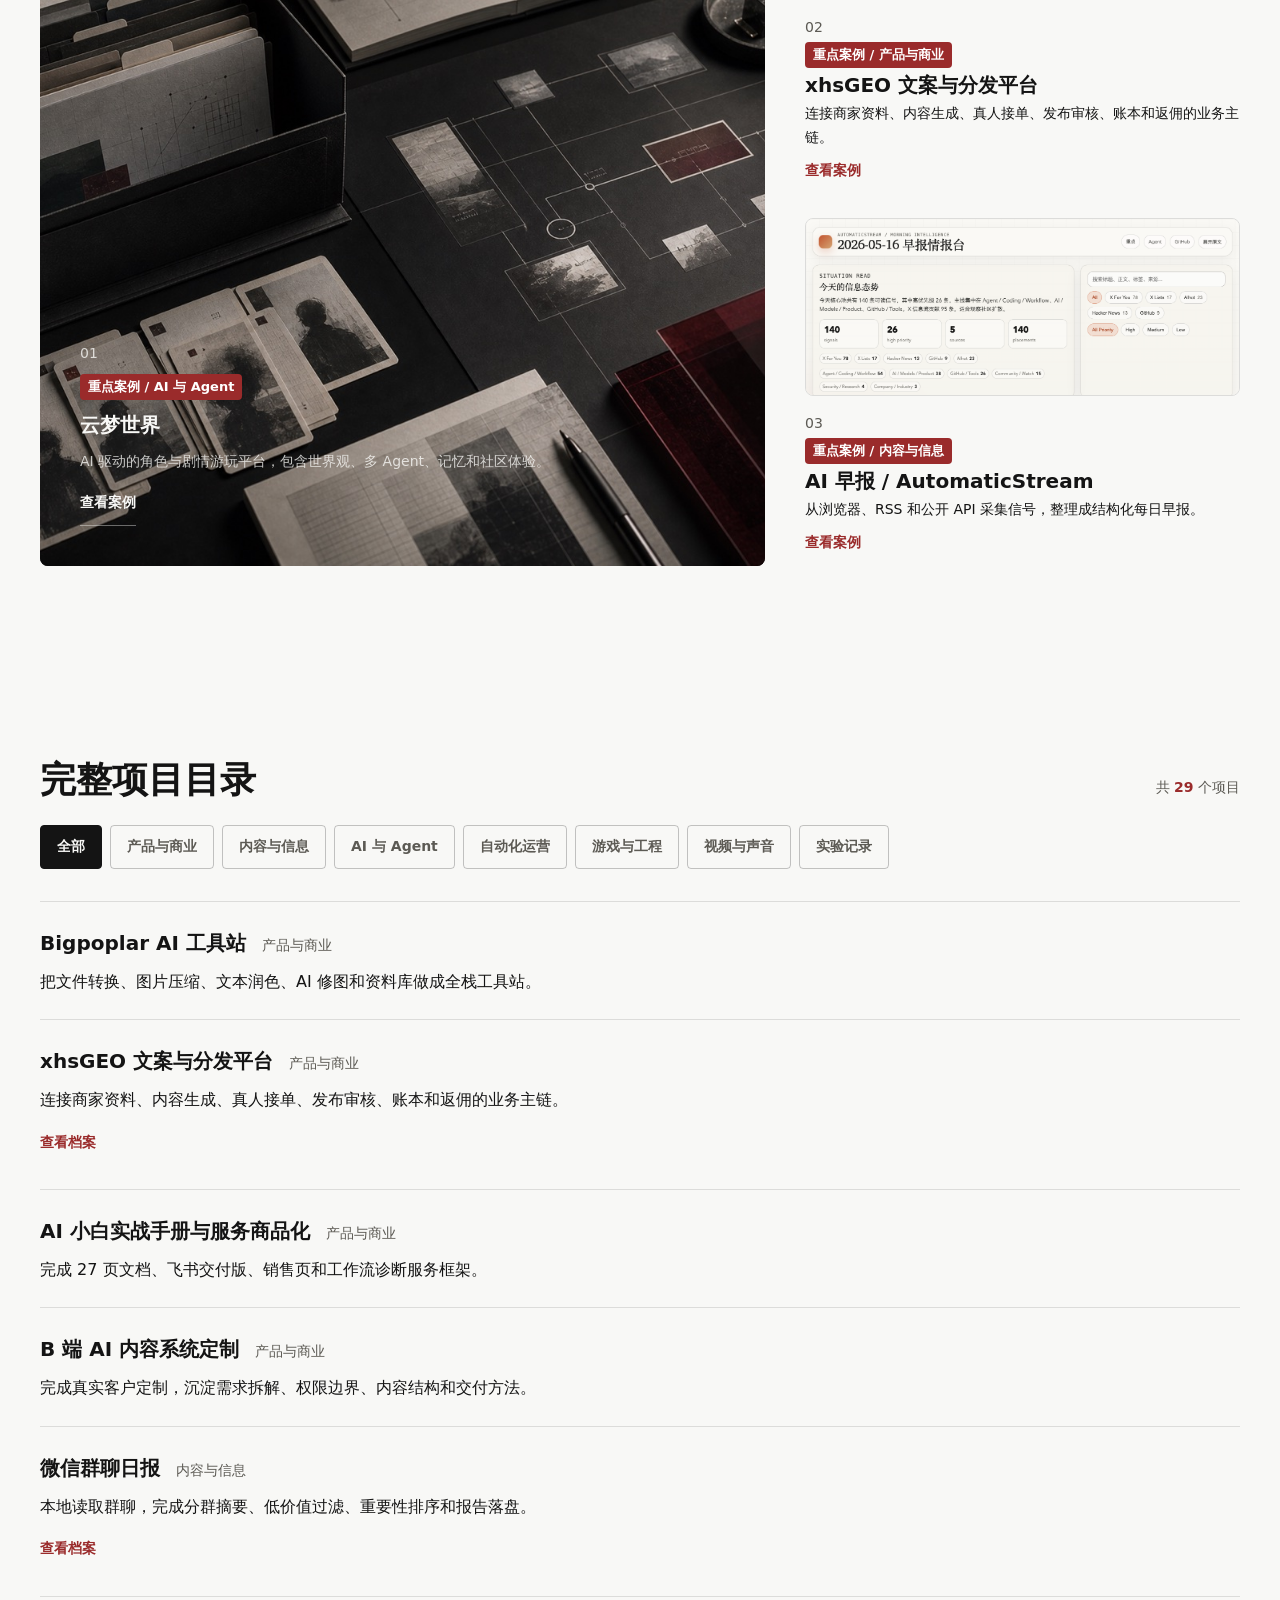
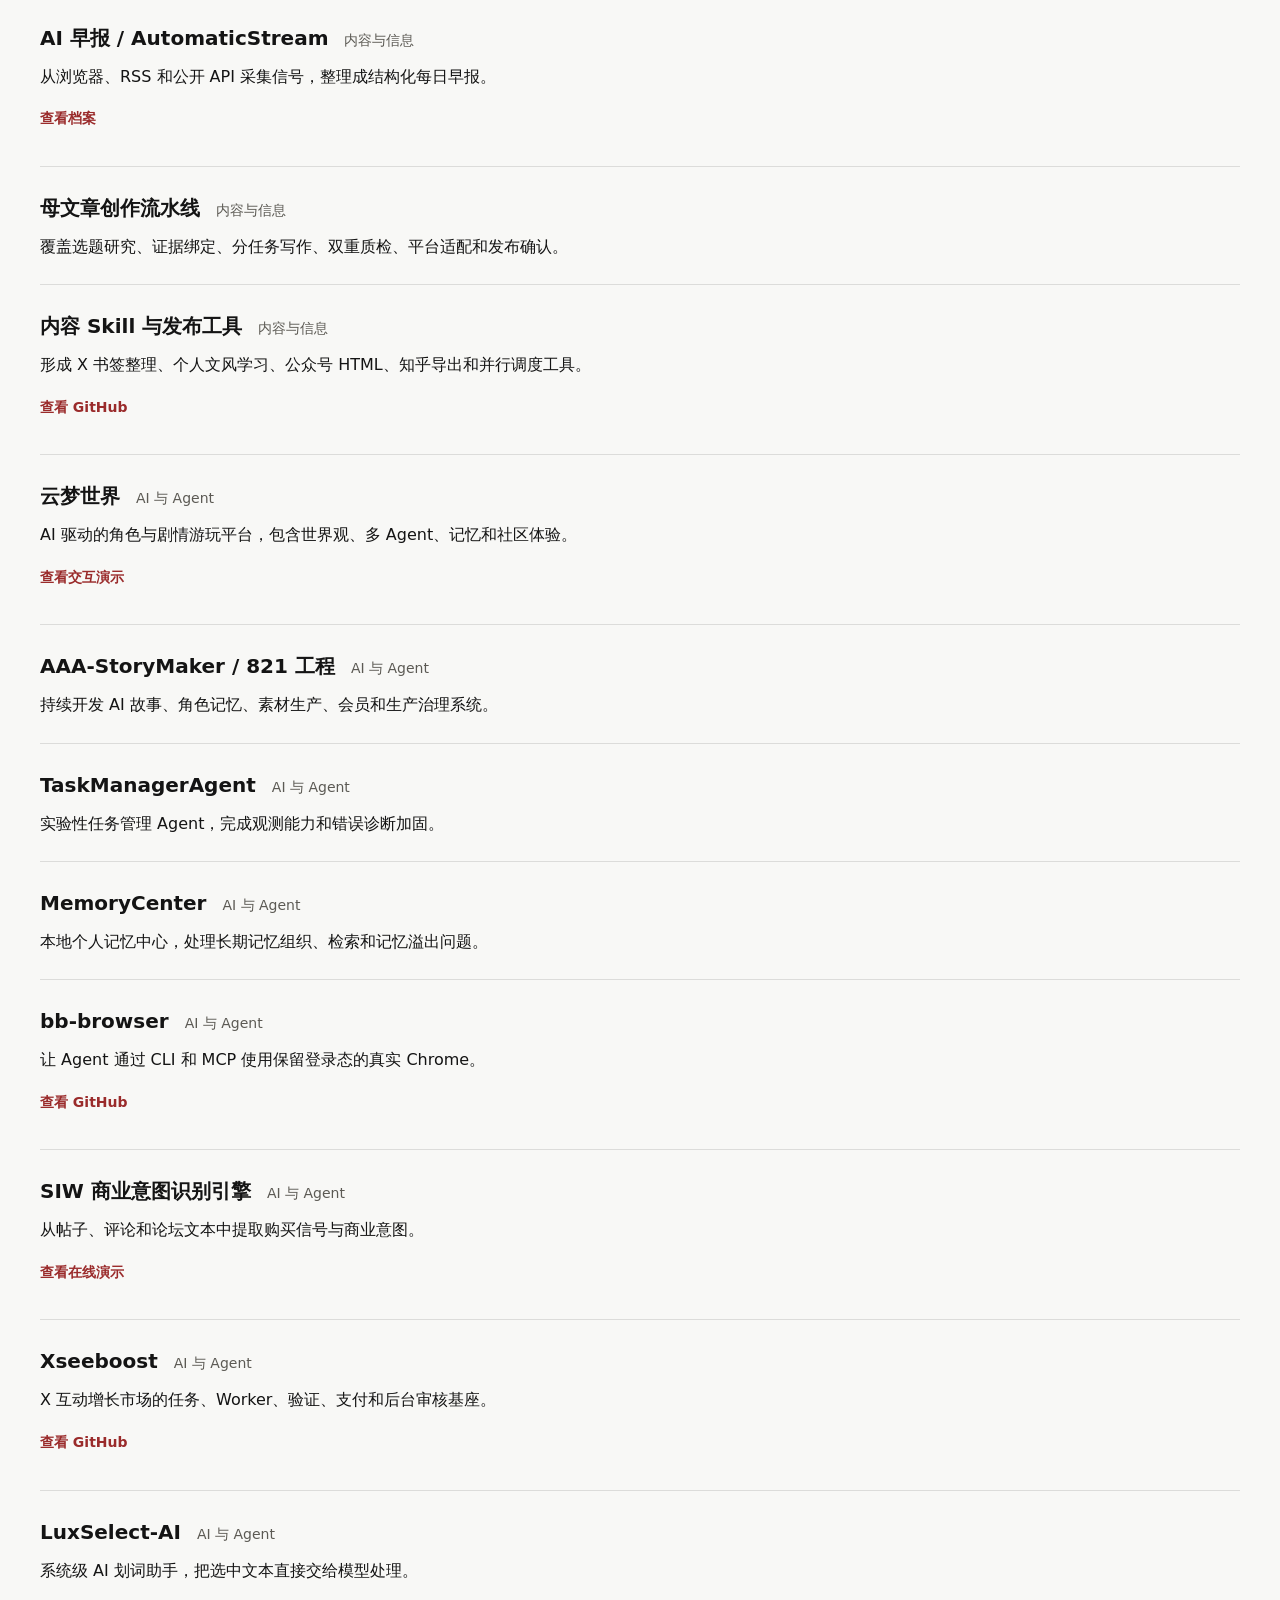
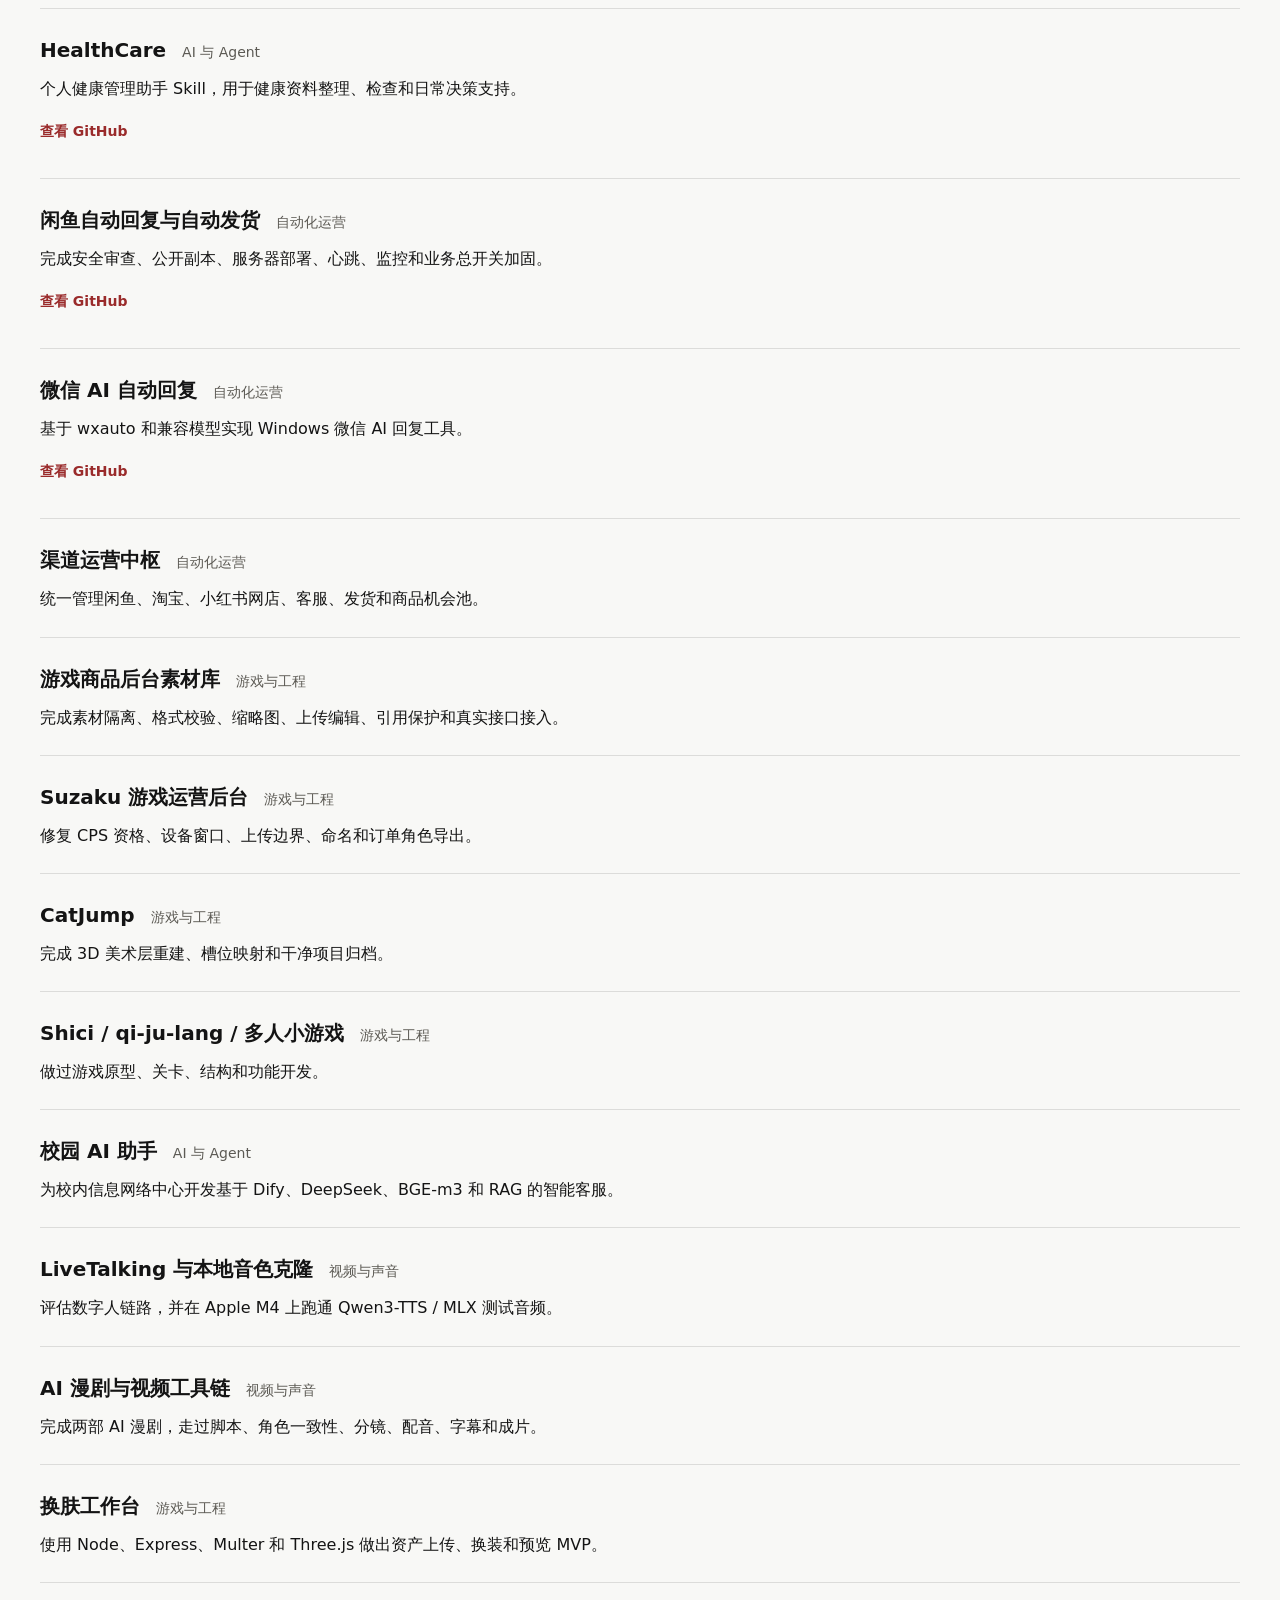
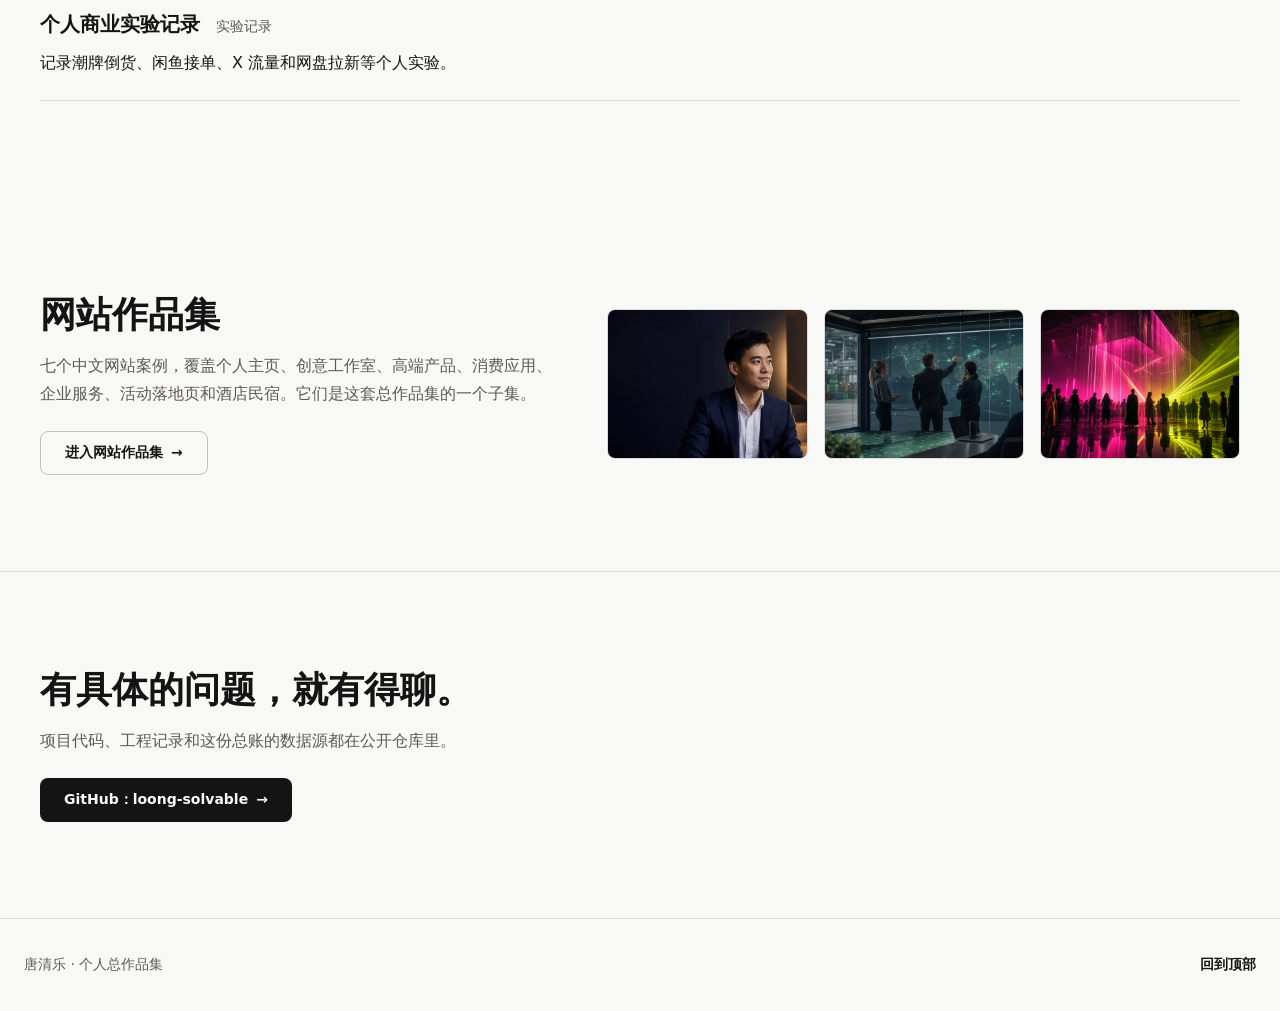
==== commit 30854580: "feat: publish Yunmeng interactive demo" ====
--- a/index.html
+++ b/index.html
@@ -161,7 +161,7 @@
       <a href="#top">回到顶部</a>
     </footer>
 
-    <script src="./project-data.js?v=20260828-1"></script>
+    <script src="./project-data.js?v=20260828-2"></script>
     <script src="./script.js?v=20260825-1"></script>
   </body>
 </html>
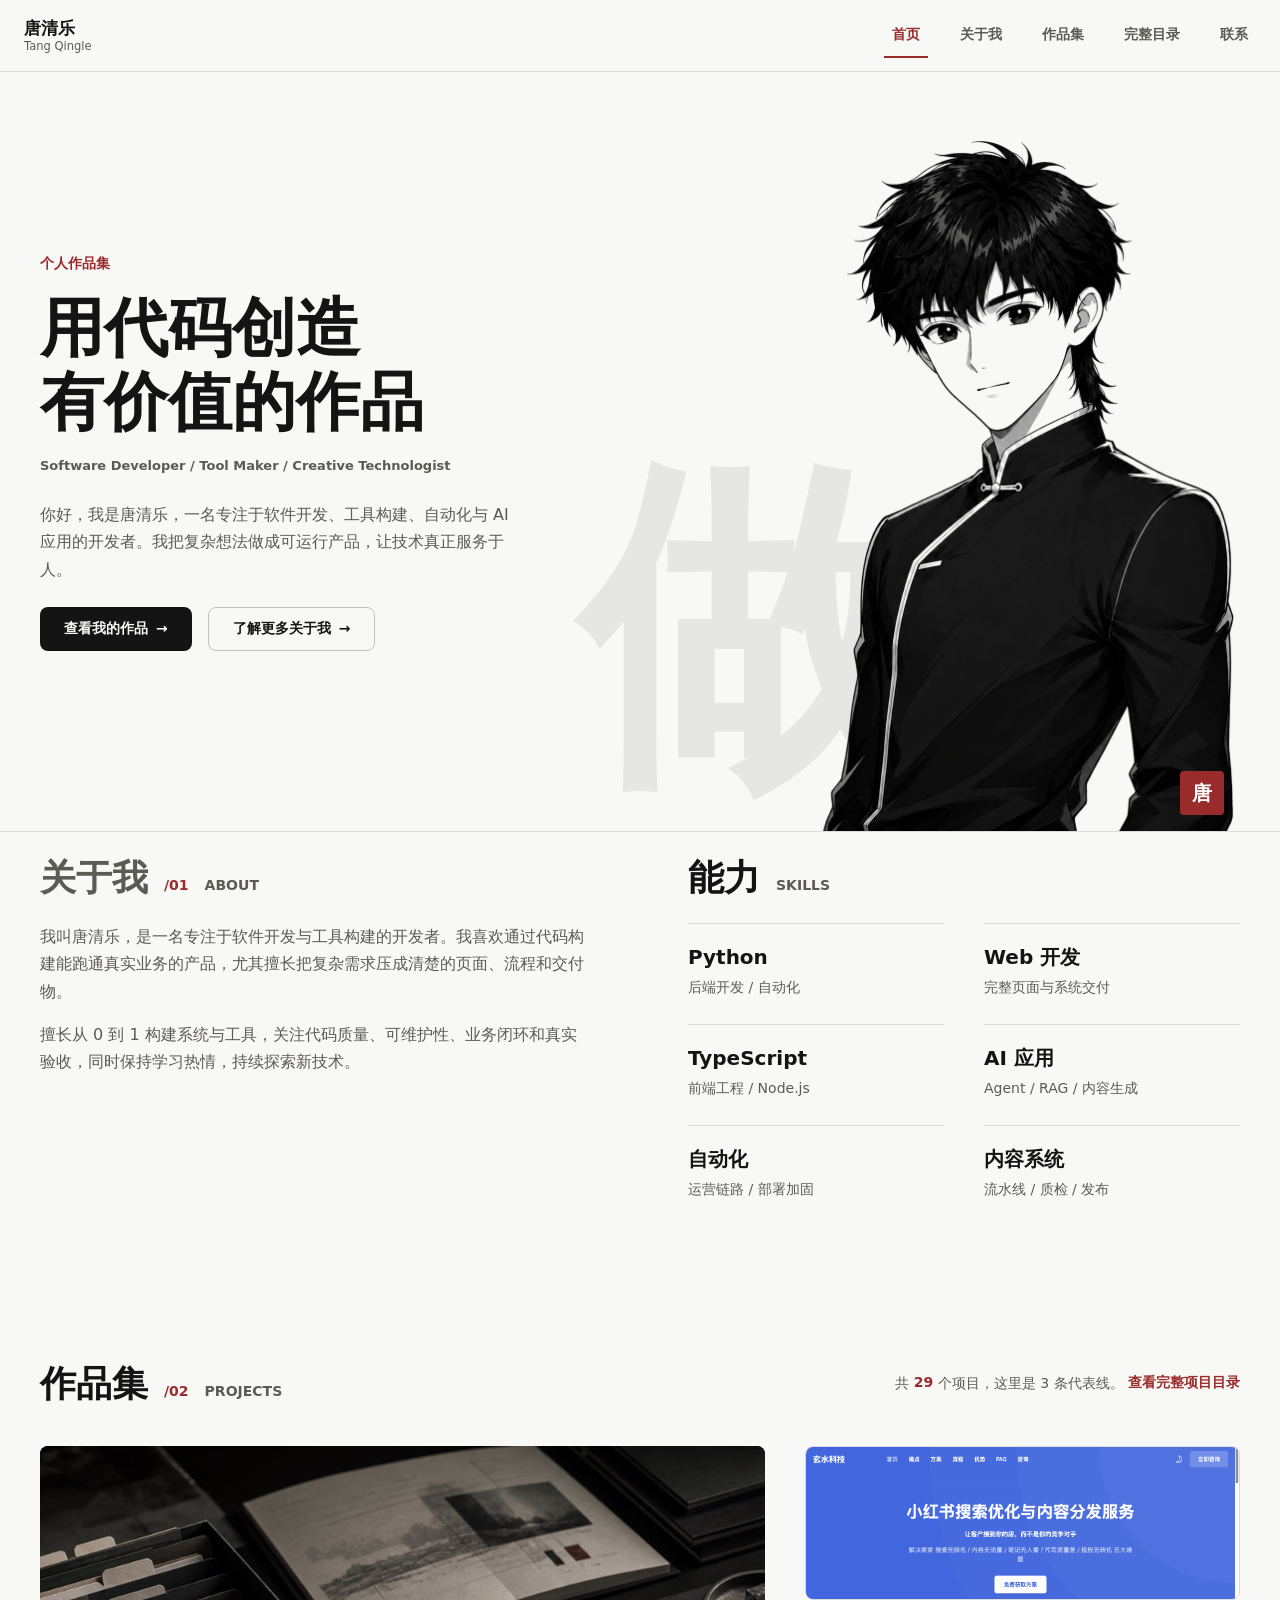
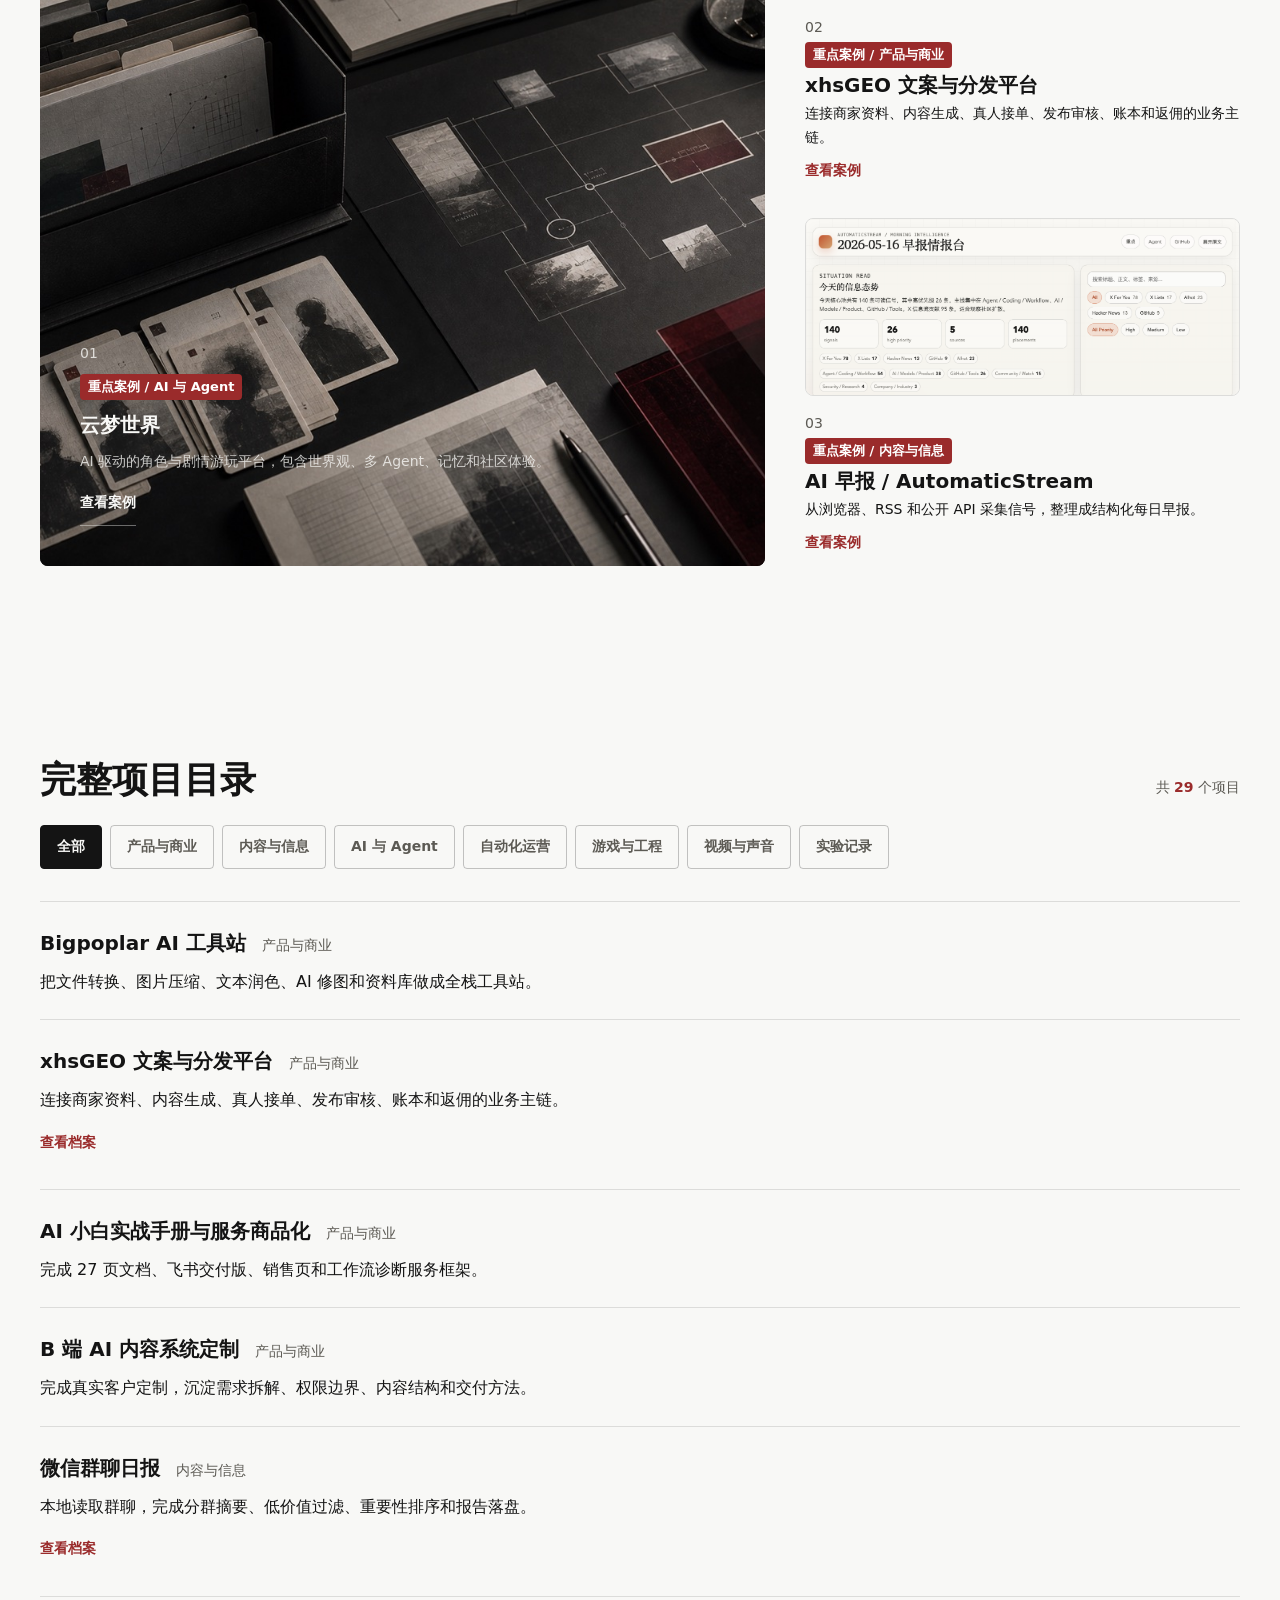
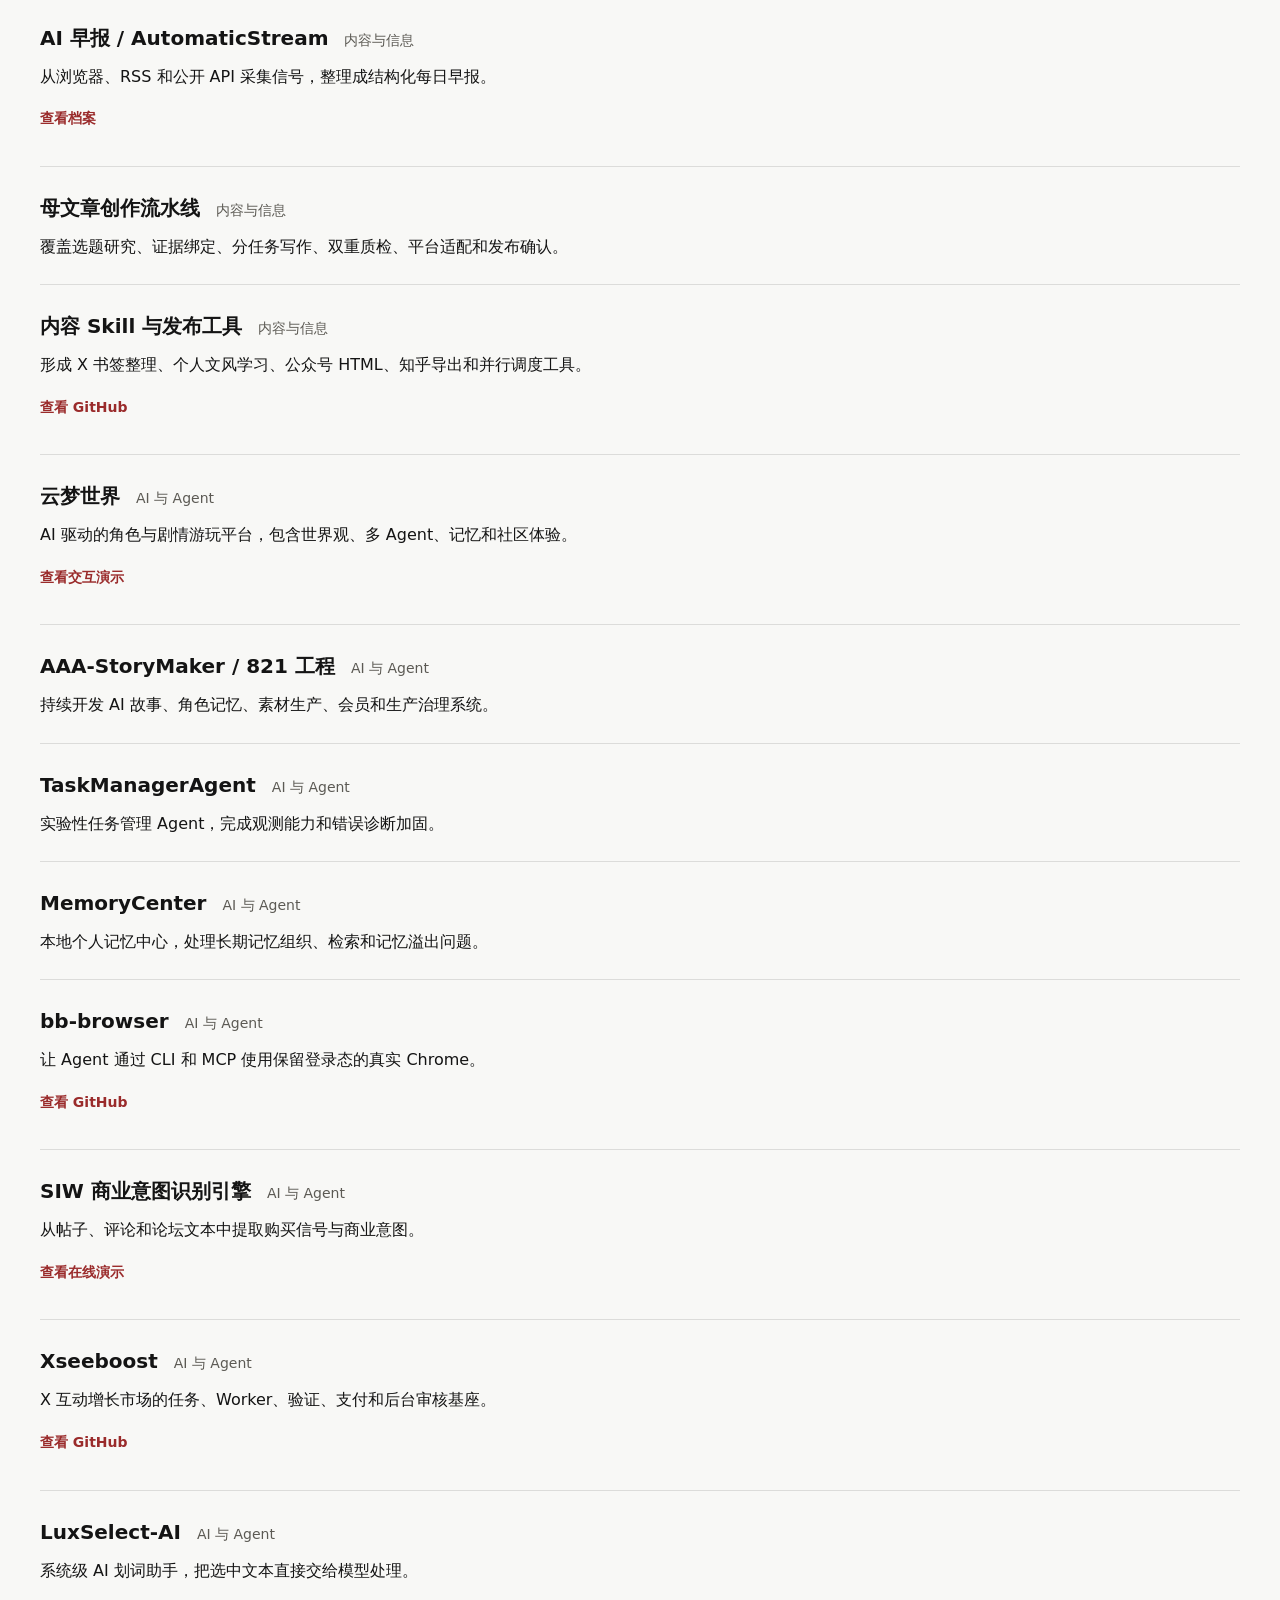
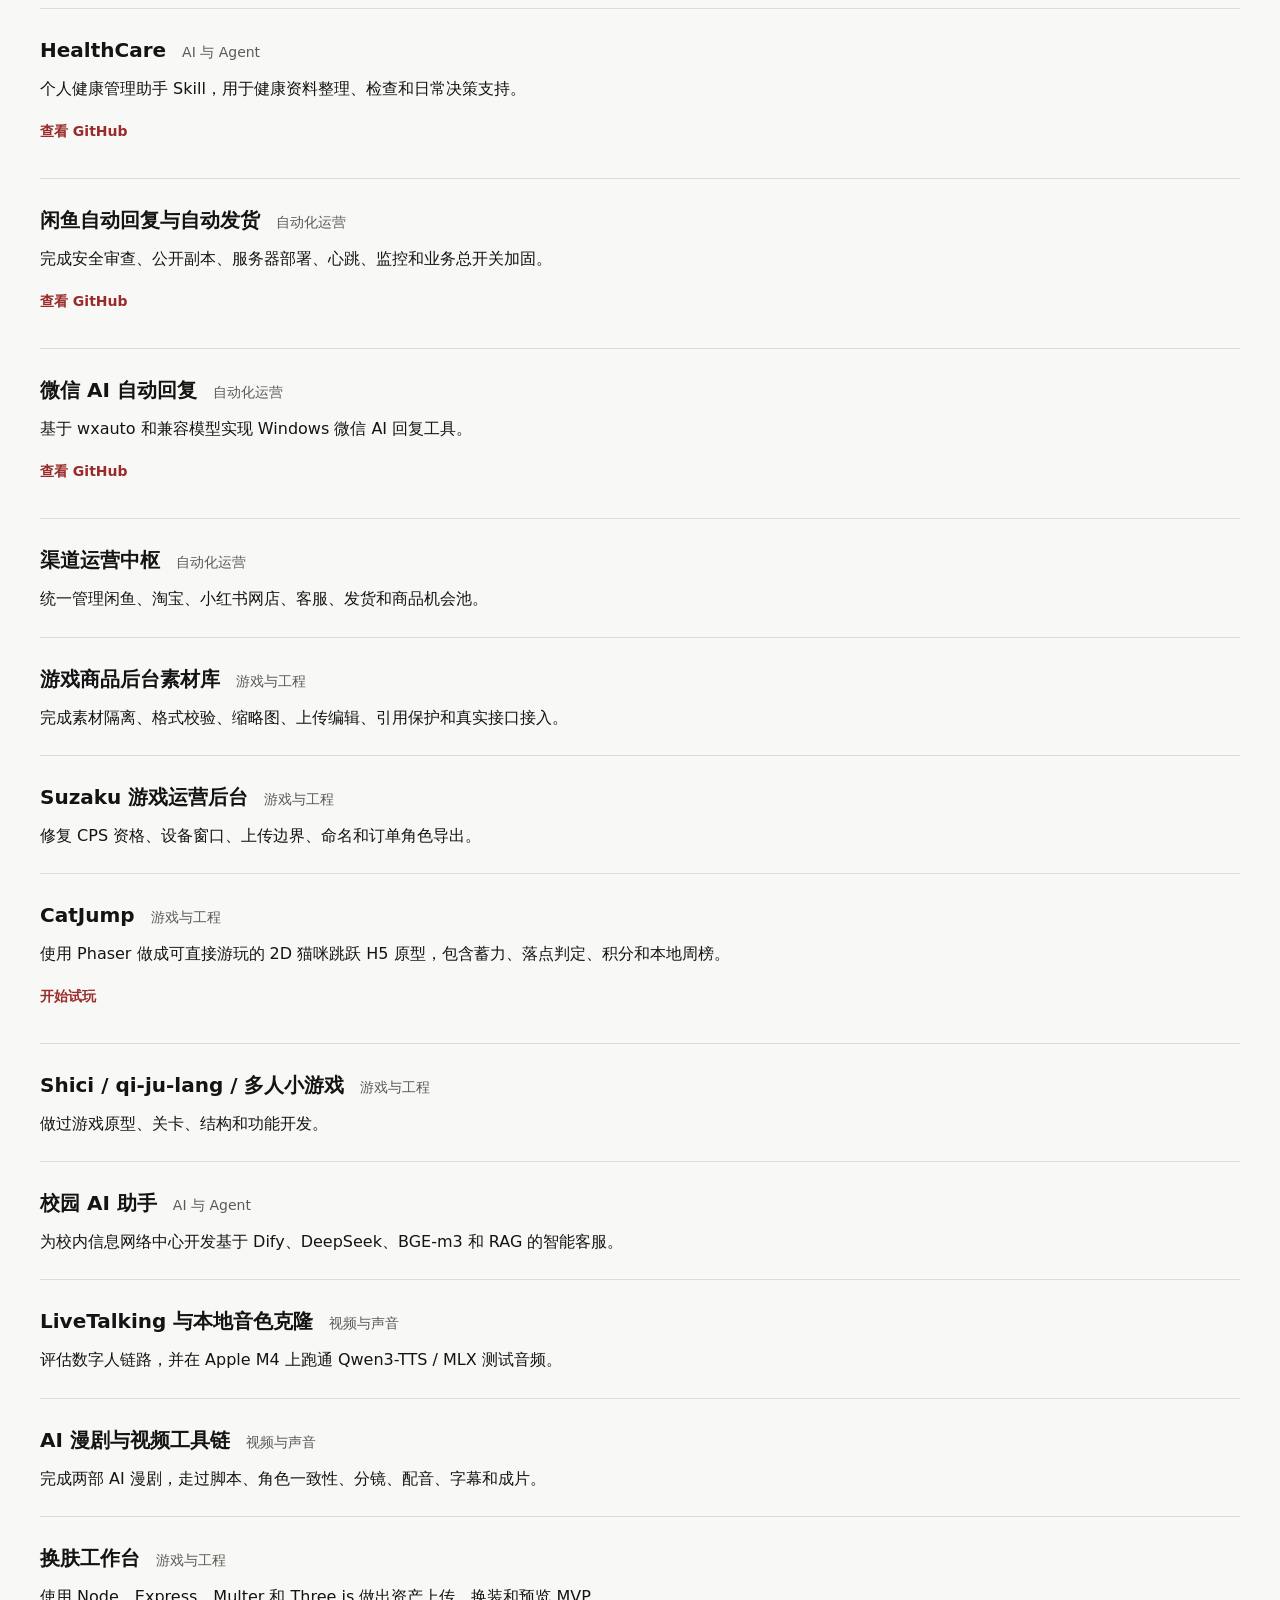
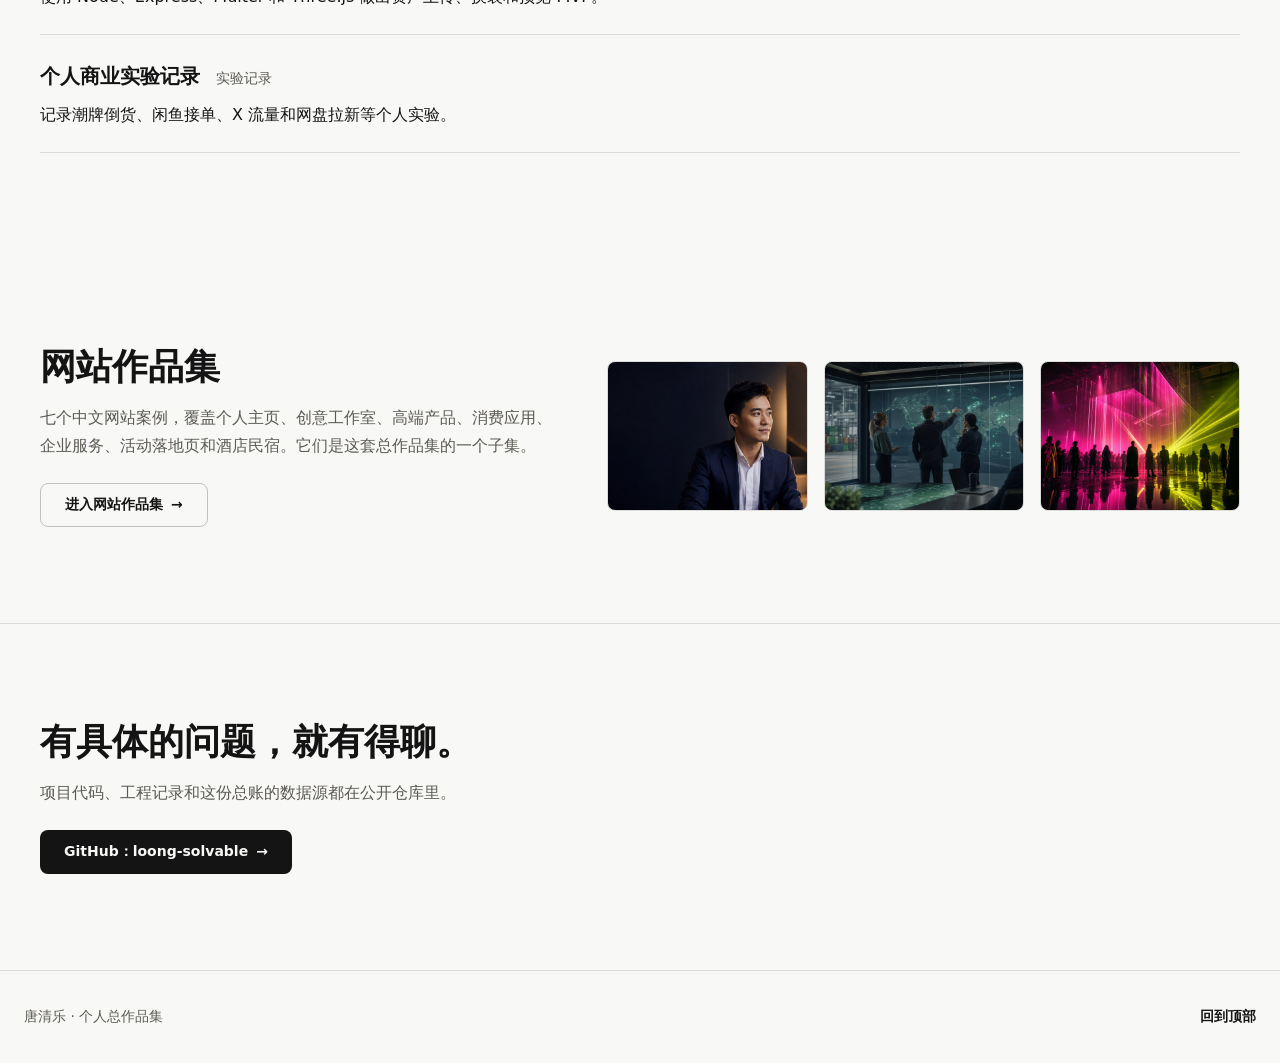
==== commit 8e2c02a6: "feat: publish CatJump playable demo" ====
--- a/index.html
+++ b/index.html
@@ -161,7 +161,7 @@
       <a href="#top">回到顶部</a>
     </footer>
 
-    <script src="./project-data.js?v=20260828-2"></script>
+    <script src="./project-data.js?v=20260828-3"></script>
     <script src="./script.js?v=20260825-1"></script>
   </body>
 </html>
